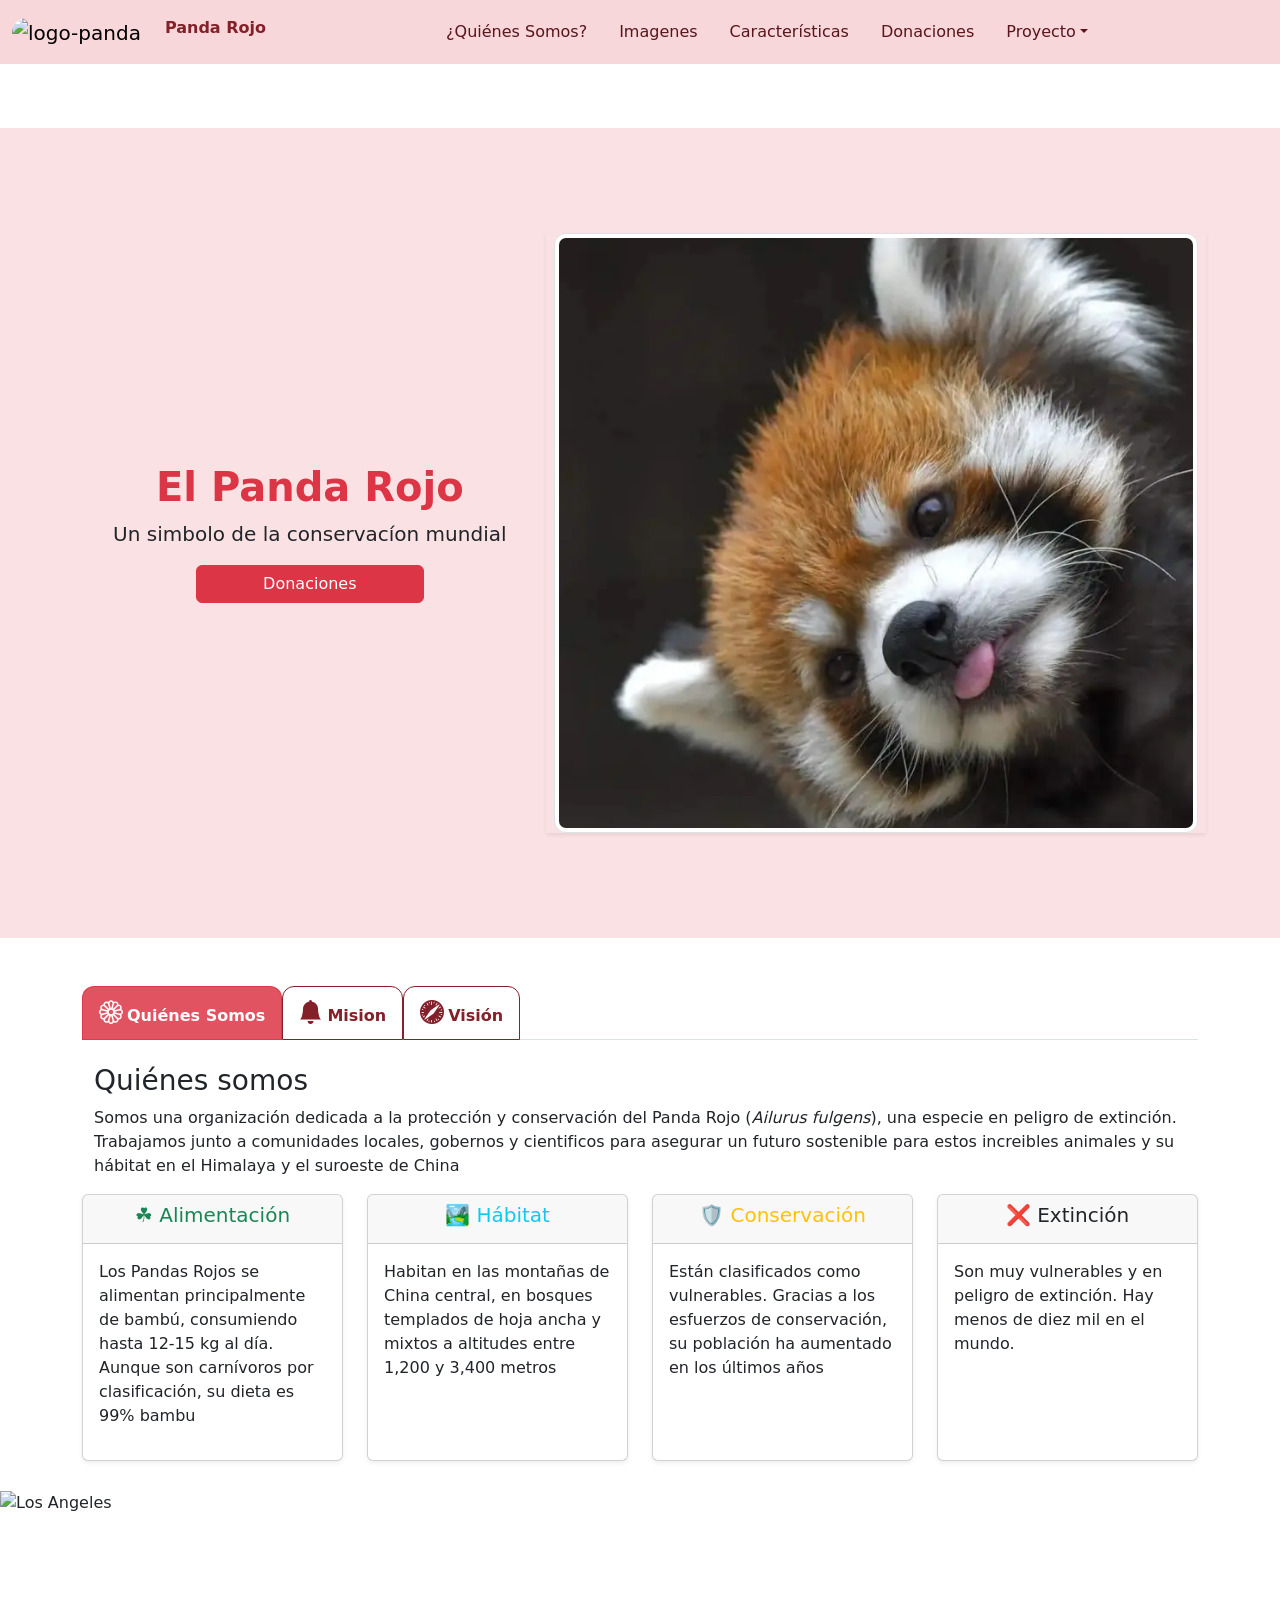
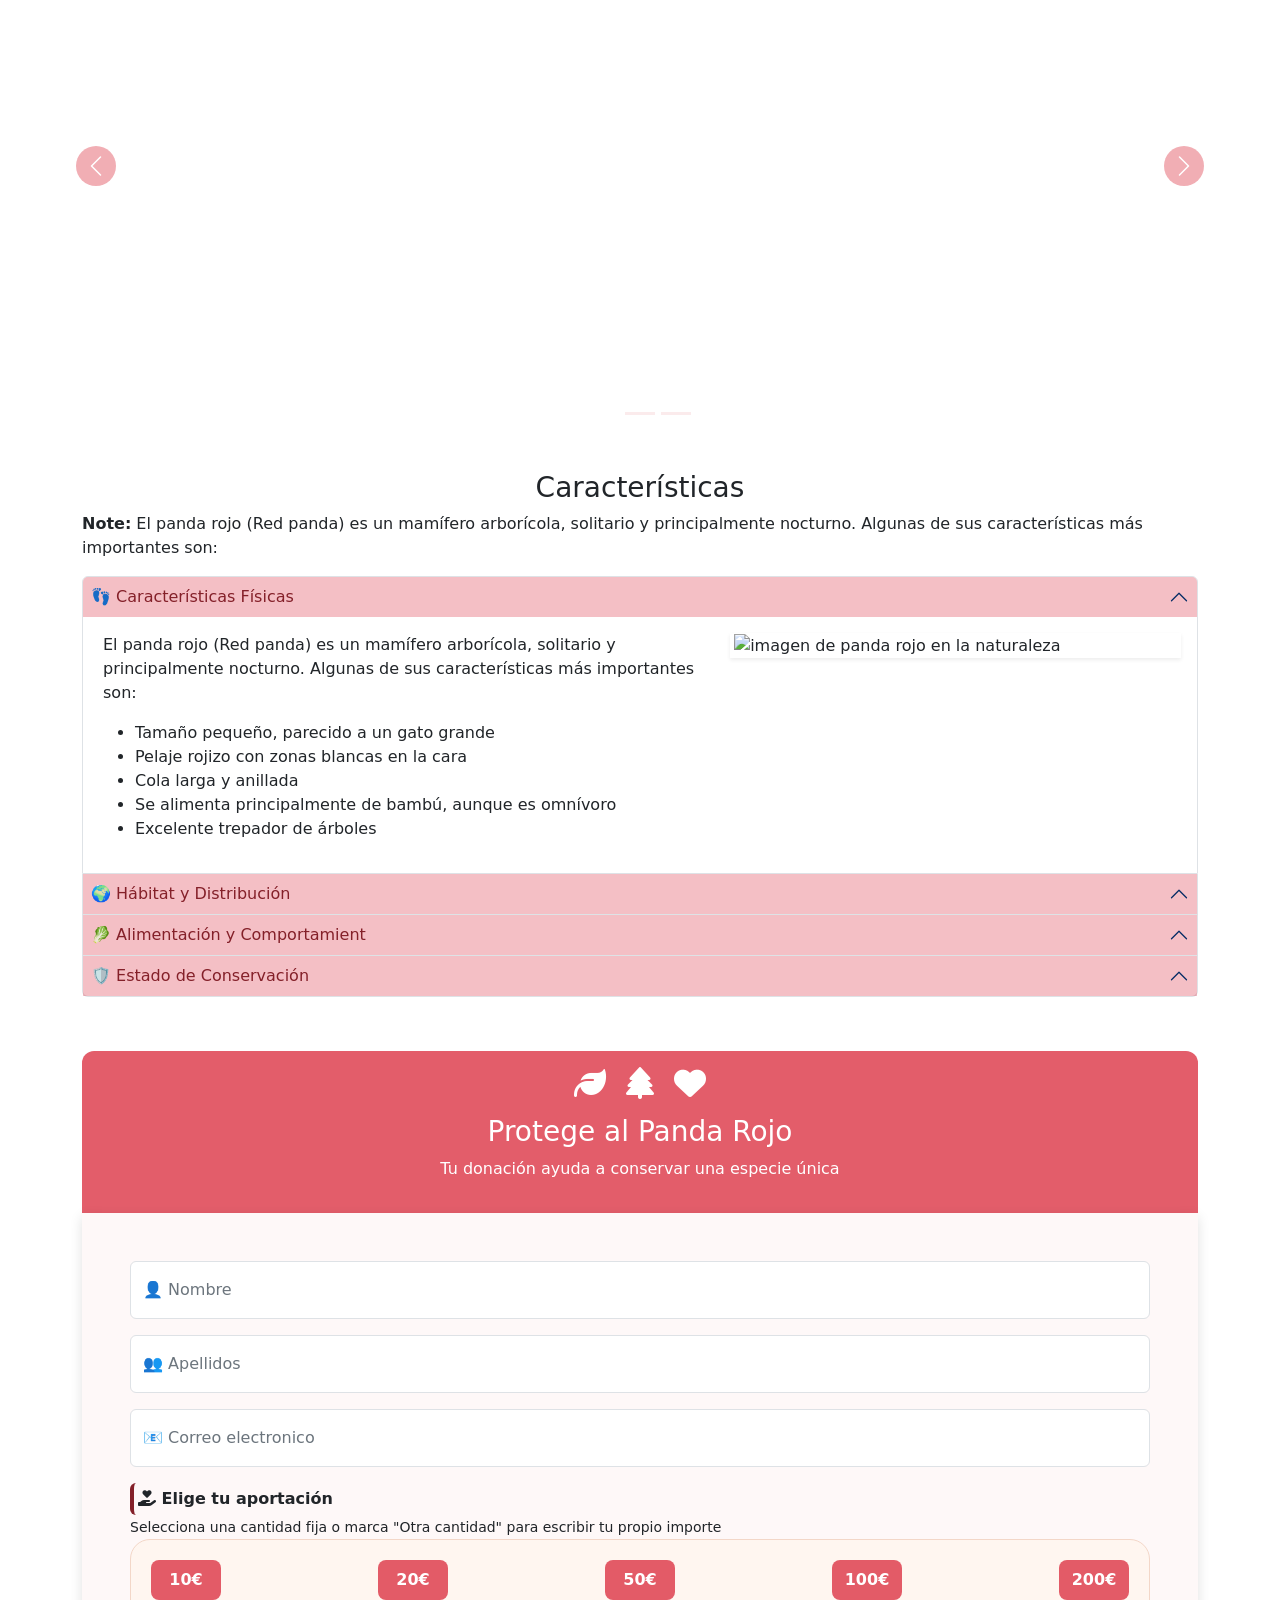
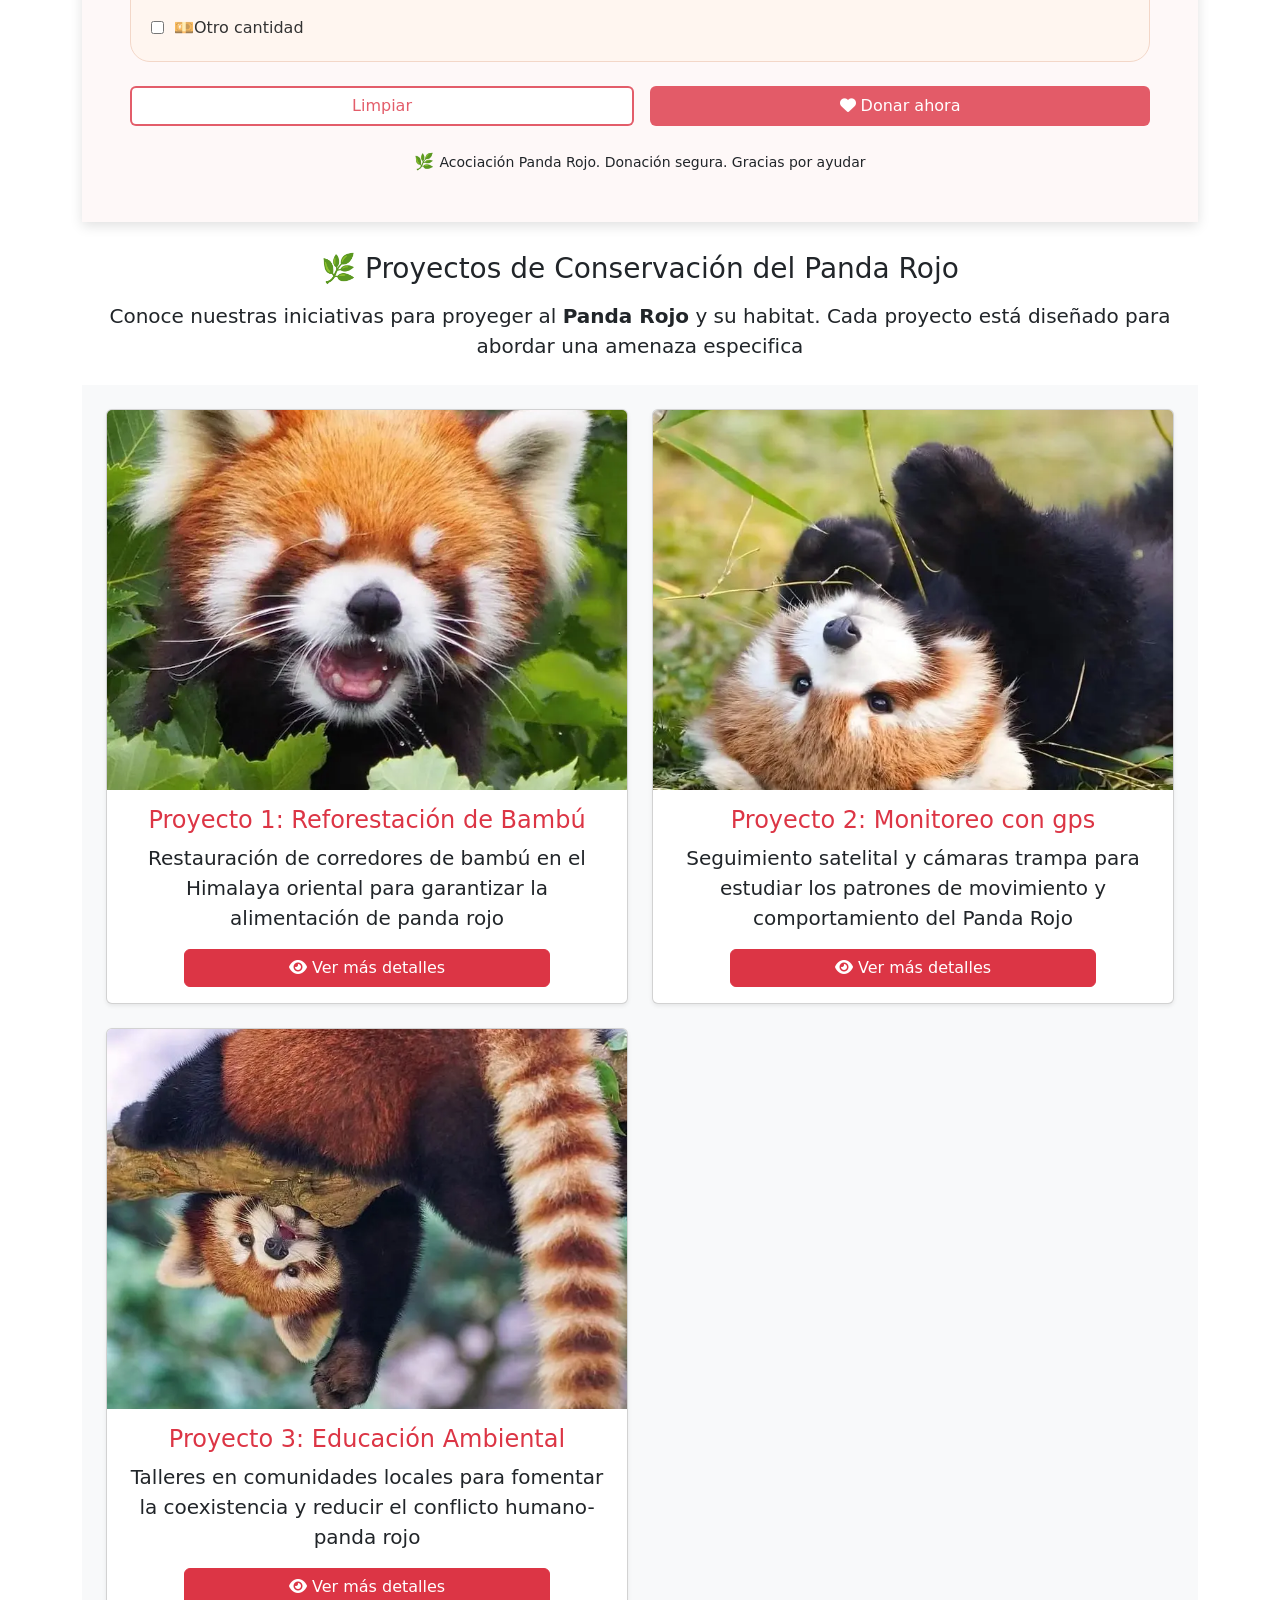
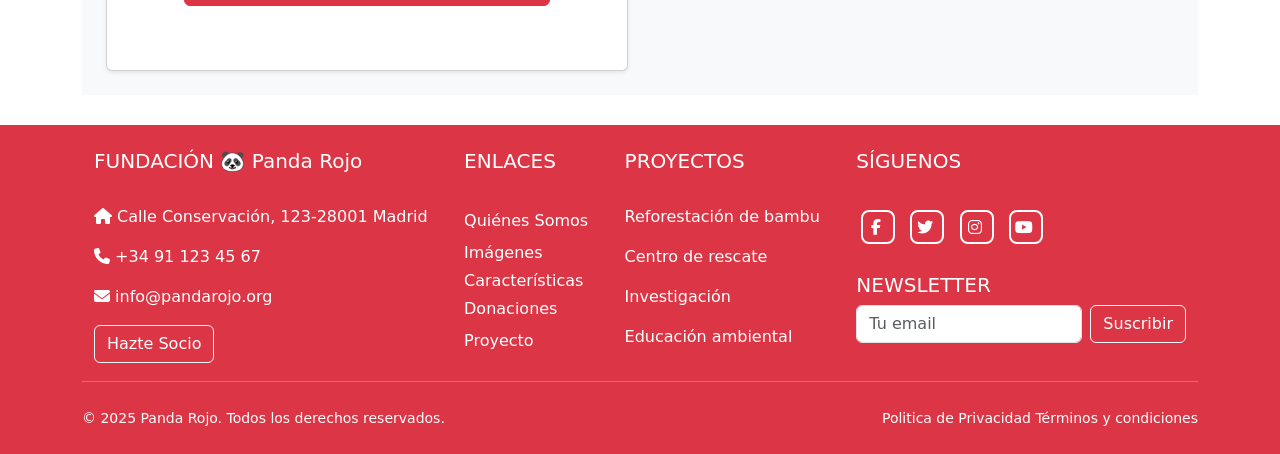
==== index.html @ e4e9346b "archivo de proeycto Panda Rojo" ====
<!DOCTYPE html>
<html lang="es">

<head>
    <meta charset="UTF-8" />
    <meta name="viewport" content="width=device-width, initial-scale=1.0" />
    <!-- SEO DESCRIPCION -->
    <meta
      name="description"
      content="El Panda Rojo es una especie en peligro de extinción. Se estima que su población en estado salvaje ha disminuido un 50% en las últimas dos décadas"
    />
    <title>El Panda Rojo en peligro de extinción</title>
    <!-- PRECONEXIONES (OPTIMIZACION) -->
    <link rel="preconnect" href="https://cdnjs.cloudflare.com" crossorigin />
    <link rel="preconnect" href="https://cdn.jsdelivr.net" crossorigin />
    <!-- CARGA RAPIDO IMAGEN DE HERO OPTIMIZACION -->
    <link rel="preload" as="image" href="./assets1/min-photo_hero.webp" fetchpriority="high">

    <!-- LIBRERIA CSS (BOOTSTRAP) -->
     <link href="https://cdn.jsdelivr.net/npm/bootstrap@5.3.8/dist/css/bootstrap.min.css" rel="stylesheet">
     <!-- LIBRERIA ICONS css BOOTSTRAP es i class bi etc -->
       <link
    rel="stylesheet"
    href="https://cdn.jsdelivr.net/npm/bootstrap-icons@1.11.3/font/bootstrap-icons.css"
  />
  <link rel="stylesheet" href="https://cdnjs.cloudflare.com/ajax/libs/font-awesome/6.7.2/css/all.min.css">

  <!-- MI ESTILO CSS PERSONAL -->
     <link rel="stylesheet" href="./css/style.css" />

     <!-- BOOTSTRAP LIBRERIA JS hay que añadir defer -->
        <script defer
      src="https://cdn.jsdelivr.net/npm/bootstrap@5.3.8/dist/js/bootstrap.bundle.min.js"
    ></script>

    <!-- MI SCRIPT.JS PERSONAL -->
     <script defer src="./java script/script.js" ></script>
  </head>
<body class="d-flex flex-column min-vh-100"> 
  <header>
     <nav class="navbar navbar-expand-md bg-danger-subtle fixed-top">
    <div class="container-fluid">
        <div class="d-flex align-items-center gap-2">
             <div>
            <a class="navbar-brand" href="#"><img class="logo-img" src="https://plus.unsplash.com/premium_photo-1722696650718-65e6a7692402?q=80&w=1071&auto=format&fit=crop&ixlib=rb-4.1.0&ixid=M3wxMjA3fDB8MHxwaG90by1wYWdlfHx8fGVufDB8fHx8fA%3D%3D" width="35px" height="35px" alt="logo-panda"></a>
        </div>
        <div>
            <p class="me-auto pt-2 fw-bold text-logo">Panda Rojo</p>
        </div>
        </div>
      <button class="navbar-toggler" type="button" data-bs-toggle="collapse" data-bs-target="#mynavbar">
        <span class="navbar-toggler-icon"></span>
      </button>
      <div class="collapse navbar-collapse justify-content-center" id="mynavbar">
        <ul class="navbar-nav mx-auto gap-3">
          <li class="nav-item">
            <a class="nav-link text-danger-emphasis" href="#about">¿Quiénes Somos?</a>
          </li>
          <li class="nav-item">
            <a class="nav-link text-danger-emphasis" href="#demo">Imagenes</a>
          </li>
          <li class="nav-item">
            <a class="nav-link text-danger-emphasis" href="#caracteristicas">Características</a>
          </li>
          <li class="nav-item">
            <a class="nav-link text-danger-emphasis" href="#donaciones">Donaciones</a>
          </li>
          <li class="nav-item dropdown">
            <a class="nav-link dropdown-toggle text-danger-emphasis" href="#"
            data-bs-toggle="dropdown"
            role="button"
            >Proyecto</a>
            <ul class="dropdown-menu me-auto">
                <li ><a class="dropdown-item" href="#proyecto">Proyecto 1</a></li>
                <li><a  class="dropdown-item" href="#proyecto">Proyecto 2</a></li>
                <li ><a class="dropdown-item" href="#proyecto">Proyecto 2</a></li>
            </ul>
          </li>
        </ul>
      </div>
    </div>
  </nav>
  </header>
  <main>
    <!-- SECTION HERO -->
   <section class="hero container-fluid my-5 py-2" id="">
    <div class="container">
      <div class="row g-3 d-flex justify-content-center text-center">
      <div class="col-md-5 order-1 order-md-0 d-flex flex-column justify-content-center align-items-center">
        <h1 class="text-danger fs-1 fw-bolder">El Panda Rojo</h1>
      <p class="lead">Un simbolo de la conservacíon mundial</p>
      <button class="btn btn-danger w-50" type="button"
      onclick="location.href='#donaciones'"
      aria-label="Si te gustaria puedes donar dinero para mantener la vida de Panda Rojo, por que desaparece de nuestra Tierra. Haz click en el botón">Donaciones</button>
      </div>
      <div class="col-7 border-0 shadow-sm">
        <img class="img-hero img-fluid img-thumbnail w-100 card-img-top" src="./assets1/min-photo_hero.webp" alt="Imagen de Panda Rojo, primero plano"  fetchpriority="high">
      </div>
    </div>
    </div>
    
   </section>
  <!-- SECTION  Quien somos-->
   <section class="container-fluid mt-3 about" id="about">
    <div class="container mt-3">
      <!-- Nav tabs -->
      <ul class="nav nav-tabs" role="tablist">
        <li class="nav-item">
          <a class="nav-link active fw-bold" data-bs-toggle="tab" href="#home"><i class="bi bi-flower1 icono me-1"  
            aria-hidden=""></i>Quiénes Somos</a>
        </li>
        <li class="nav-item">
          <a class="nav-link fw-bold" data-bs-toggle="tab" href="#menu1"><i class="bi bi-bell-fill icono me-1" style="font-size: 24px;" 
            aria-hidden=""></i>Mision</a>
        </li>
        <li class="nav-item">
          <a class="nav-link fw-bold" data-bs-toggle="tab" href="#menu2"><i class="bi bi-browser-safari icono me-1" 
            aria-hidden=""></i>Visión</a>
        </li>
      </ul>
    
      <!-- Tab panes -->
      <div class="tab-content">
        <div id="home" class="container tab-pane active"><br>
          <h3 class="text-start">Quiénes somos</h3>
          <p>Somos una organización dedicada a la protección y conservación del Panda Rojo (<em>Ailurus fulgens</em>), una especie en peligro de extinción. Trabajamos junto a comunidades locales, gobernos y cientificos para asegurar un futuro sostenible para estos increibles animales y su hábitat en el Himalaya y el suroeste de China</p>
        </div>
        <div id="menu1" class="container tab-pane fade"><br>
          <h3>Misión</h3>
          <p>Proteger al Panda Rojo y su ecosistema mediante programas de conservación, reforestacion, educación ambiental y combate al tráfico ilegal. Buscamos reducir la pérdida de hábilitat y promover la coexistencia armoniosa entre humanos y pandas rojos.</p>
        </div>
        <div id="menu2" class="container tab-pane fade"><br>
          <h3>Visión</h3>
          <p>Un mundo donde las poblaciones de Panda Rojos prosperen en estado salvaje, sus bosques protegidos y las comunidades locales sean aliadas activas en la conversación de la biodiversidad.</p>
        </div>
      </div>
    <!-- SECTION CARD HERO -->
    </div>
    <div class="container mt-3">
      <div class="row row-cols-1 row-cols-md-2 row-cols-lg-4 g-4 text-dark">
       
        <div class="col">
          <div class="card shadow-sm w-100 h-100">
            <div class="card-header">
              <h5 class="text-center text-success"><span aria-hidden="true">☘️</span> Alimentación</h5>
            </div>
            <div class="card-body">
              <p>Los Pandas Rojos se alimentan principalmente de bambú, consumiendo hasta 12-15 kg al día. Aunque son carnívoros por clasificación, su dieta es 99% bambu</p>
            </div>
          </div>
        </div>
        <div class="col">
          <div class="card shadow-sm w-100 h-100">
            <div class="card-header">
              <h5 class="text-center text-info"><span aria-hidden="true">🏞️</span>  Hábitat</h5>
            </div>
            <div class="card-body">
              <p>Habitan en las montañas de China central, en bosques templados de hoja ancha y mixtos a altitudes entre 1,200 y 3,400 metros</p>
            </div>
          </div>
        </div>
        <div class="col">
          <div class="card shadow-sm w-100 h-100">
            <div class="card-header">
              <h5 class="text-center text-warning"><span aria-hidden="true">🛡️</span> Conservación</h5>
            </div>
            <div class="card-body">
              <p>Están clasificados como vulnerables. Gracias a los esfuerzos de conservación, su población ha aumentado en los últimos años</p>
            </div>
          </div>
        </div>
        <div class="col">
          <div class="card shadow-sm w-100 h-100">
            <div class="card-header">
              <h5 class="text-center"><span aria-hidden="true">❌</span> Extinción</h5>
            </div>
            <div class="card-body">
              <p>Son muy vulnerables y en peligro de extinción. Hay menos de diez mil en el mundo.</p>
            </div>
          </div>
        </div>
      </div>

      
    </div>
   </section>

   <!-- Carousel -->
    <section id="imagenes">
      <div id="demo" class="carousel slide" data-bs-ride="carousel">

    <!-- Indicators/dots -->
    <div class="carousel-indicators">
      <button type="button" data-bs-target="#demo" data-bs-slide-to="0"  class="active"></button>
      <button type="button" data-bs-target="#demo" data-bs-slide-to="1" class="bg-danger-subtle"></button>
      <button type="button" data-bs-target="#demo" data-bs-slide-to="2" class="bg-danger-subtle"></button>
    </div>
    
    <!-- The slideshow/carousel -->
    <div class="carousel-inner">
      <div class="carousel-item active">
        <img src="https://images.pexels.com/photos/37665131/pexels-photo-37665131.jpeg" alt="Los Angeles" class="d-block" loading="lazy">
        <div class="carousel-caption">
          <h3>Panda</h3>
          <p>El mejor!</p>
        </div>
      </div>
      <div class="carousel-item">
        <img src="https://images.pexels.com/photos/37665146/pexels-photo-37665146.jpeg" alt="Chicago" class="d-block" loading="lazy">
        <div class="carousel-caption">
          <h3>Pandita </h3>
          <p>¡Muy atenta!</p>
        </div> 
      </div>
      <div class="carousel-item">
        <img src="https://images.pexels.com/photos/9547059/pexels-photo-9547059.jpeg" alt="New York" class="d-block" loading="lazy">
        <div class="carousel-caption">
          <h3>Pandita Rojo</h3>
          <p>¡El mejor en su especie!</p>
        </div>  
      </div>
    </div>
    
    <!-- Left and right controls/icons -->
    <button class="carousel-control-prev" type="button" data-bs-target="#demo" data-bs-slide="prev">
      <span  class="carousel-control-prev-icon"></span>
    </button>
    <button class="carousel-control-next" type="button" data-bs-target="#demo" data-bs-slide="next">
      <span  class="carousel-control-next-icon"></span>
    </button>
  </div>
    </section>

<!-- SECTION CARACTERISTICAS -->
  <section class="container-fluid mt-3" id="caracteristicas">

<!-- ACORDEON -->
<div class="container mt-3">
    <h3 class="text-center">Características</h3>
    <p><strong>Note:</strong> El panda rojo (Red panda) es un mamífero arborícola, solitario y principalmente nocturno. Algunas de sus características más importantes son:</p>
   
    <div class="accordion" id="accordion">
      <div class="accordion-item">
        <div class="accordion-header">
          <a class="accordion-button text-decoration-none p-2" data-bs-toggle="collapse" href="#collapseOne">
            👣  Características Físicas
          </a>
        </div>
        <div id="collapseOne" class="collapse show" data-bs-parent="#accordion">
          <div class="accordion-body row g-2">
            <div class="col-7">
                 <p>El panda rojo (Red panda) es un mamífero arborícola, solitario y principalmente nocturno. Algunas de sus características más importantes son:</p>
            <ul>
                <li>Tamaño pequeño, parecido a un gato grande</li>
                <li>Pelaje rojizo con zonas blancas en la cara</li>
                <li>Cola larga y anillada</li>
                <li>Se alimenta principalmente de bambú, aunque es omnívoro</li>
                <li>Excelente trepador de árboles</li>
            </ul>
            </div>
            <div class="col-5 border-0 shadow-sm h-100">
                <img src="https://images.openai.com/static-rsc-4/mtCIJvcgPmK2GlKZK79skf7RNYr8XptU6_F0ojL4N2ZRm_uAJrPQIP5dV6OwMXK8FbUtgxIeU614_fKIOmBM6UOgs_jwmCSKY8Hzu-_VF252P2keeGMYtZczeQ4hyWedTonTHW3xEBo53pMOyZ-8dv0JZC1gBfqmPPQkqZwAnZ_hKvI1oPZKAg4fuUqLlmZn?purpose=inline" class="card-img-top img-fluid gallery-img" alt="imagen de panda rojo en la naturaleza" loading="lazy">
                
            </div>
          </div>
        </div>
      </div>
      <div class="accordion-item">
        <div class="accordion-header">
          <a class="accordion-button text-decoration-none p-2" data-bs-toggle="collapse" href="#collapseTwo">
            🌍  Hábitat y Distribución
          </a>
        </div>
        <div id="collapseTwo" class="collapse" data-bs-parent="#accordion">
          <div class="accordion-body row g-2">
            <div class="col-5 border-0 shadow-sm h-100">
              <img src="https://images.openai.com/static-rsc-4/SrDU2ofCy50EfNgbAlBOojnCjr74mwbfTMAJ96kmQjitMR-dPmWZG0wqlQs8pdtSG31t3y3MhvJVfGAOJupuz2l5XwneBqQXa_0gEag-vwYVxENmtddFJfogdyT07HC-qZAbnA1GlndqSj6EKbKaAMETwgJ8iXC4DPkdM9Gok-vDp1dWcnbVzQCVUqe_LEBp?purpose=fullsize" class="accordion-img-top img-fluid gallery-img" alt="panda rojo un animal gracioso" loading="lazy">
            </div>
            <div class="col-7">
                <p>El panda habita en regiones montañosas espicificas de Asia:</p>
                <ul>
                  <li><span style="font-weight: 500;">Distribución: </span>Se encuentra en el Himalaya oriental y el suroeste de China</li>
                  <li><span style="font-weight: 500;">Paises: </span>Nepal, India, Bútan, Myanmar y China</li>
                  <li><span style="font-weight: 500;">Altitud: </span>Vive entre 2,200-4,800 metros sobre nivel del mar</li>
                  <li><span style="font-weight: 500;">Ecosistema: </span>Bosques templados de coniferos con bambú denso</li>
                  <li><span style="font-weight: 500;">Clama: </span>Prefiere temperaturas entre 10-25ºC con alta humedad</li>
                </ul>
                <p>Su hábilitat está amenazado por la deforestación y la expansión humana.</p>
            </div>
            
          </div>
        </div>
      </div>
      <div class="accordion-item">
        <div class="accordion-header">
          <a class="accordion-button text-decoration-none p-2" data-bs-toggle="collapse" href="#collapseThree">
          🥬  Alimentación y Comportamient
        </a>
        </div>
        <div id="collapseThree" class="collapse" data-bs-parent="#accordion">
          <div class="accordion-body row g-2">
            <div class="col-7">
              <p>Aunque clasificado como carnívoro, el panda rojo tiene una dieta principalmente vegetariana:</p>
         <ul>
          <li><span style="font-weight: 500;">Dieta principal: </span>hojas de bambú(construyen el 85-95% de su dieta)</li>
          <li><span style="font-weight: 500;">Alimentos completarios: </span>Bayas, frutas, hongos, raíces y ocasionalmente huevos</li>
          <li><span style="font-weight: 500;">Metabolismo: </span>Son crepusculares(nás activos al amanecer y atardecer)</li>
          <li><span style="font-weight: 500;">Comportamiento: </span>Son principalmente arbóreos y solitarios</li>
         </ul>
         <br>
         <p>Pasan hasta 13 horas al día alimentándose debido al bajo valor nutricional del bambú</p>
         </div>
         <div class="col-5 border-0 shadow-sm h-100">
             <img src="https://images.openai.com/static-rsc-4/CXbFe71CMNGHpM8ZjLOSV-kN5FiRusZZSt5t_aMhZL24_fVXu29-W9h_4drjraFnbS7aC9MRCcfco04vNabYOV9x9F80Vci1wHyAJVg6y0xyXLFVmIQr7czLayivjeQUrs7lNJf0aASct0ncNQ6IxPEVIALQsVAN5_PGHx_wIhvOhiZbSmBph0XNDX8NNZwm?purpose=inline" class="accordion-img-top img-fluid gallery-img" alt="panda rojo comiendo" loading="lazy">
             
         </div>
          </div>
        </div>
      </div>
      <div class="accordion-item">
        <div class="accordion-header">
          <a class="accordion-button text-decoration-none p-2" data-bs-toggle="collapse" href="#collapseFour">
           🛡️ Estado de Conservación
          </a>
        </div>
        <div id="collapseFour" class="collapse" data-bs-parent="#accordion">
          <div class="accordion-body row g-2">
            <div class="col-5 border-0 shadow-sm h-100">
              <img src="./katy_heejin-ai-generated-7822241_1920.jpg" class="accordion-img-top img-fluid gallery-img" alt="panda rojo cuidado" loading="lazy">
            </div>
            <div class="col-7">
                <p>El panda rojo enfrenta serias amenazas para supervivencia:</p>
                <ul>
                  <li><span style="font-weight: 500;">Estado UICN: </span>En peligro de extención</li>
                  <li><span style="font-weight: 500;">Población estimada: </span>Menos de 10,000 individuos maduros en estado silvestre</li>
                  <li><span style="font-weight: 500;">Principales amenazas:</span>
                  <ul>
                    <li>Pérdida y fragmentación de hábilitat</li>
                    <li>Caza furtiva por su piel</li>
                    <li>Captura para el comercio de mascotas</li>
                    <li>Depredación por perros domésticos</li>
                  </ul>
                  </li>
                  <li><span style="font-weight: 500;">Esfuerzo de conversación: </span>Programmas de cría en cautiverio y protección de hábitats</li>
                </ul>
                <p>Organizaciones como el Red Panda Network trabajan activamente en su conservación.</p>
            </div>
          </div>
        </div>
      </div>
    </div>
  </div>
    <br>
  </section>
  <!-- SECTION DONACIONES -->
   <section class="donaciones mt-3" id="donaciones">
  <div class="container">
    <div class="header-form text-center text-white custom-box py-3">
      <div class="emogi mb-3">
        <i class="fa fa-leaf"></i> 
      </i><i class="fa fa-tree"></i> 
      <i class="fa fa-heart"></i>
    </div>
      <h3 class="text-cemter">Protege al Panda Rojo</h3>
      <p class="text-center">Tu donación ayuda a conservar una especie única</p>
    </div>
    <div class="my-form p-5">
 <form action="/action_page.php">
    <div class="form-floating mb-3 mt3">
      <input type="text" class="form-control" id="name" placeholder="Nombre" pattern="^[A-Za-zñÑáéíóúÁÉÍÓÚüÜ]+(\s+[A-Za-zñÑáéíóúÁÉÍÓÚüÜ]+)*$"  required name="name">
      <label for="name">👤 Nombre</label>
    </div>
    <div class="form-floating mb-3 mt3">
      <input type="text" class="form-control" id="apellidos" placeholder="Apellidos" name="apellidos" pattern="^[A-Za-zñÑáéíóúÁÉÍÓÚüÜ]+(\s+[A-Za-zñÑáéíóúÁÉÍÓÚüÜ]+)*$" required>
      <label for="apellidos">👥 Apellidos</label>
    </div>

    <div class="form-floating mb-3 mt-3">
      <input type="email" class="form-control" id="email" placeholder="Enter email" name="email" pattern="^[^@\s]+@[^@\s]+\.[^@\s]{2,}$" required>
      <label for="email">📧 Correo electronico</label>
    </div>
    <!--==================================  -->
    <div class="form-group mb-3 mt-3">

      <label class="form-group-title text-dark fw-bold py-1" for=""><i class="fa-solid fa-hand-holding-heart"> </i> Elige tu aportación</label>
      <div>
        <small>Selecciona una cantidad fija o marca "Otra cantidad" para escribir tu propio importe</small>
      </div>
        <div class="donation-box">
          <div class="rating-container d-flex justify-content-between">
          <div class="rating-option text-center">
              <input type="radio" id="rating-10" name="satifaccion" value="10" required>
              <label for="rating-10" class="text-white"> 10€ </label>
          </div>
          <div class="rating-option text-center">
              <input type="radio" id="rating-20" name="satifaccion" value="20" required>
              <label for="rating-20" class="text-white"> 20€ </label>
          </div>
          <div class="rating-option text-center">
              <input type="radio" id="rating-50" name="satifaccion" value="50" required>
              <label for="rating-50" class="text-white"> 50€ </label>
          </div>
          <div class="rating-option">
              <input type="radio" id="rating-100" name="satifaccion" value="100" required>
              <label for="rating-100" class="text-white"> 100€ </label>
          </div>
          <div class="rating-option text-center">
              <input type="radio" id="rating-200" name="satifaccion" value="200" required>
              <label for="rating-200" class="text-white"> 200€ </label>
          </div>
      </div>
      <div class="checkbox-importe">
           <input type="checkbox" name="importe" value="importe" id="importe" >
      <label for="importe"><span>💴</span>Otro cantidad</label>
      <!-- <small class="text-danger">Selecciona una cantidad fija o marca "Otra cantidad"</small> -->
      <input type="number" name="number-importe"  id="number-importe"  min="0" max="200" step="0.1" value="0">
      <label for="number-importe"></label>
      </div>
        </div>  
  </div>
    <!-- ================================== -->
    <div class="butons d-flex gap-3 mt-4">
       <button type="reset" class="btn btn-outline btn-form-reset">Limpiar</button>
    <button type="submit" class="btn text-white btn-form"><i class="fa fa-heart"></i> Donar ahora</button>
    </div>
    <div class="text-center pt-4 form-footer text-dark">🌿 <small>Acociación Panda Rojo. Donación segura. Gracias por ayudar</small></div>
  </form>
    </div>
  </div>
   </section>
   <!-- SECTION PROYECTO DE EXAMEN -->
    <section class="my-proyecto container mt-3" id="proyecto">
      <h3 class="text-center">🌿 Proyectos de Conservación del Panda Rojo</h3>
      <p class="text-center p-2 fs-5">Conoce nuestras iniciativas para proyeger al <strong>Panda Rojo</strong> y su habitat. Cada proyecto está diseñado para abordar una amenaza especifica</p>

       <div class="container-fluid bg-light p-4 mb-4">
        <div class="row align-items-stretch g-4">
            <div class="col-md-6 col-xxl-4">
                <div class="card mb-6 xxl-4 h-100 shadow-sm">
                    <img class="proyecto-img card-img-top view-details" data-product="detalle1" src="./assets1/minphoto_carousel1jpg.webp" alt="panda rojo juguetona" loading="lazy">
                    <div class="card-body text-center">
                      <h4 class="text-danger text-center">Proyecto 1: Reforestación de Bambú</h4>
                        <p class="card-text fs-5">Restauración de corredores de bambú en el Himalaya oriental para garantizar la alimentación de panda rojo</p>
                        <button class="btn btn-danger w-75 view-details" data-product="detalle1"type="button"
      aria-label="Si te gustaria puedes ver más detalles. Haz click en el botón"><i class="fa-solid fa-eye" style="color: white;"></i> Ver más detalles</button>
      </div>
                    </div>
                </div>
            
            <div class="col-md-6 col-xxl-4">
                <div class="card mb-6 xxl-4 h-100 shadow-sm">
                    <img class="proyecto-img card-img-top view-details" data-product="detalle2" src="./assets1/minphoto_carousel2.webp" alt="panda rojo tumbado" loading="lazy">
                    <div class="card-body text-center">
                        <h4 class="text-danger text-center">Proyecto 2: Monitoreo con gps</h4>
                        <p class="card-text fs-5">Seguimiento satelital y cámaras trampa para estudiar los patrones de movimiento y comportamiento del Panda Rojo</p>
                       <button class="btn btn-danger w-75 view-details" data-product="detalle2"type="button"
      aria-label="Si te gustaria puedes ver más detalles. Haz click en el botón"><i class="fa-solid fa-eye" style="color: white;"></i> Ver más detalles</button>
                    </div>
                </div>
            </div>
            <div class="col-md-6 col-xxl-4">
                <div class="card mb-6 xxl-4 pb-5 h-100 shadow-sm">
                    <img class="proyecto-img card-img-top view-details" data-product="detalle3" src="./assets1/minphoto_carousel4.webp" alt="Panda Rojo en el arbol" loading="lazy">
                    <div class="card-body text-center">
                        <h4 class="text-danger text-center">Proyecto 3: Educación Ambiental</h4>
                        <p class="card-text fs-5">Talleres en comunidades locales para fomentar la coexistencia y reducir el conflicto humano-panda rojo</p>
                       <button class="btn btn-danger w-75 view-details" data-product="detalle3"type="button"
      aria-label="Si te gustaria puedes ver más detalles. Haz click en el botón"><i class="fa-solid fa-eye" style="color: white;"></i> Ver más detalles</button>
                    </div>
                </div>
            </div>
            </div>
        </div>
        <!-- MODAL de BOOTSTRAP 5  -->
         <div class="modal fade" id="descriptionModal" tabindex="-1">
            <div class="modal-dialog modal-dialog-centered">
                <div class="modal-content">
                    <div class="modal-header bg-danger text-white">
                        <h5 class="modal-title" id="modalProductLabel">Descripción del Producto</h5>
                        <button type="button" class="btn-close btn-close-white"
                        onclick="modal.hide()"></button>
                    </div>
                    <div class="modal-body">
                        <div id="descriptionProduct" class="modal-description">
                              <!-- AQUÍ SE CARGARÁ LA DESCRIPTIÓN DINÁMICAMENTE -->

                        </div>
                    </div>
                    <div class="modal-footer">
                        <button type="button" class="btn btn-outline-danger" 
                        onclick="modal.hide()"
                        >Cerrar</button>
                        <button type="button" class="btn text-white btn-danger" onclick="modal.hide()"><a class="text-white" style="text-decoration: none;" href="#donaciones">
                        <i class="fa fa-heart"></i> Apoyar este proyecto
                        </a></button>
                    </div>
                </div>
            </div>
         </div>
    </section>

   

<!-- SECTION Proyecto -->
 <!-- <section class="container mt-3" id="proyecto">
    <h3 class="text-center">Proyecto</h3>
    <p>Nuestro proyecto busca proteger al panda rojo mediante:</p>
    <ul>
        <li>Educación ambiental en escuelas</li>
        <li>Difusión en redes sociales</li>
        <li>Apoyo a organizaciones de conservación</li>
        <li>Promoción de la protección de bosques donde vive</li>
    </ul>
    <div class="container my-4">
        <div class="row g-3">
      
          <div class="col-12 col-md-4">
            <div class="accordion border-0 shadow-sm h-100">
              <img src="https://images.openai.com/static-rsc-4/mtCIJvcgPmK2GlKZK79skf7RNYr8XptU6_F0ojL4N2ZRm_uAJrPQIP5dV6OwMXK8FbUtgxIeU614_fKIOmBM6UOgs_jwmCSKY8Hzu-_VF252P2keeGMYtZczeQ4hyWedTonTHW3xEBo53pMOyZ-8dv0JZC1gBfqmPPQkqZwAnZ_hKvI1oPZKAg4fuUqLlmZn?purpose=inline" class="accordion-img-top img-fluid gallery-img" alt=""loading="lazy">
            </div>
          </div>
      
          <div class="col-12 col-md-4">
            <div class="accordion border-0 shadow-sm h-100">
              <img src="https://images.openai.com/static-rsc-4/SrDU2ofCy50EfNgbAlBOojnCjr74mwbfTMAJ96kmQjitMR-dPmWZG0wqlQs8pdtSG31t3y3MhvJVfGAOJupuz2l5XwneBqQXa_0gEag-vwYVxENmtddFJfogdyT07HC-qZAbnA1GlndqSj6EKbKaAMETwgJ8iXC4DPkdM9Gok-vDp1dWcnbVzQCVUqe_LEBp?purpose=fullsize" class="accordion-img-top img-fluid gallery-img" alt=""loading="lazy">
            </div>
          </div>
      
          <div class="col-12 col-md-4">
            <div class="accordion border-0 shadow-sm h-100">
              <img src="https://images.openai.com/static-rsc-4/CXbFe71CMNGHpM8ZjLOSV-kN5FiRusZZSt5t_aMhZL24_fVXu29-W9h_4drjraFnbS7aC9MRCcfco04vNabYOV9x9F80Vci1wHyAJVg6y0xyXLFVmIQr7czLayivjeQUrs7lNJf0aASct0ncNQ6IxPEVIALQsVAN5_PGHx_wIhvOhiZbSmBph0XNDX8NNZwm?purpose=inline" class="accordion-img-top img-fluid gallery-img" alt=""loading="lazy">
            </div>
          </div>
        </div>
      </div>
 </section> -->
  </main>
  <!-- SECTION FOOTER -->
  <footer class="bg-danger py-4 mt-auto">
    <div class="container">
      <div class="container-fluid d-flex justify-content-between gap-3">
        <div class="footer-data">
         <h5 class="text-white">FUNDACIÓN 🐼 Panda Rojo</h5>
         <br>
         <p class="footer-text text-white"> <i class="fas fa-home" style="color: white;"></i> Calle Conservación, 123-28001 Madrid</p>
         <p  class="footer-text text-white"> <i class="fas fa-phone" style="color: white;"></i> +34 91 123 45 67</p>
         <p class="footer-text text-white"> <i class="fas fa-envelope" style="color: white;"></i> info@pandarojo.org</p>
         <button class="btn btn-outline-light text-white hazte-socio">Hazte Socio</button>
        </div>
        <div class="footer-enlaces d-flex flex-column">
           <h5 class="text-white">ENLACES</h5>
           <br>
           <a href="#about" class="text-decoration-none text-white py-1">Quiénes Somos</a>
           <a href="#demo" class="text-decoration-none text-white py-1">Imágenes</a>
            <a href="#caracteristicas" class="text-decoration-none text-white">Características</a>
            <a href="#donaciones" class="text-decoration-none text-white py-1">Donaciones</a>
            <a href="#proyecto" class="text-decoration-none text-white py-1">Proyecto</a>

        </div>
        <div class="footer-proectos d-flex flex-column">
          <h5 class="text-white">PROYECTOS</h5>
          <br>
          <p class="footer-text text-white">Reforestación de bambu</p>
          <p class="footer-text text-white">Centro de rescate</p>
          <p class="footer-text text-white">Investigación</p>
          <p class="footer-text text-white">Educación ambiental</p>
        </div>
        <div class="footer-redes d-flex flex-column">
          <h5 class="text-white">SÍGUENOS</h5>
          <br>
          <div class="footer-social-icon"> 
          <a href="#"><i class="fab fa-facebook-f social-icon pe-1"></i></a>
          <a href="#"><i class="fab fa-twitter social-icon pe-1"></i></a>
          <a href="#"><i class="fab fa-instagram social-icon pe-1"></i></a>
          <a href="#"><i class="fab fa-youtube social-icon pe-1"></i></a>
          </div>
          <br>
          <h5 class="text-white">NEWSLETTER</h5>

          <form action="" method="post" class="d-flex gap-2">
            <div>
              <input class="form-control" type="email" placeholder="Tu email" pattern="^[^@\s]+@[^@\s]+\.[^@\s]{2,}$">
        <!-- <label for="email"></label> -->
            </div>
            <div>
              <button class="btn btn-outline-light text-white suscribir" type="submit">Suscribir</button>
            </div>
        </form>
        </div>

      </div>
      <hr class="text-white p-1">
        <div class="d-flex justify-content-between">
          <div>
             <small class="text-white">&copy; 2025 Panda Rojo. Todos los derechos reservados.</small>
          </div>
          <div>
             <small class="text-white">Politica de Privacidad   Términos y condiciones</small>
          </div>

        </div>

       
    </div>
</footer>
<a href="#" class="scroll-to-top" id="scrollTopBtn">
        <i class="fas fa-arrow-up"></i>
    </a>
</body>
</html>
---- css/style.css ----
* {box-sizing: border-box;
}

body {
margin-top: 80px;
}

.logo-img {
    object-fit: cover;
    border-radius: 45px;
}

.text-logo {
    color: #842029;
}

 nav .nav-link {
    transition: color 0.3s ease;
}

nav .nav-item {
    transition: transform 0.3s ease;
}

nav .nav-item:hover {
    transform: translateY(-2px);
}

nav .nav-link:hover {
    font-weight: 500;
    color: #842029 !important; /* rojo más oscuro */
}

.dropdown-item:hover {
    background-color: #84202880 !important;
}
section {
    scroll-margin-top: 80px;
    scroll-behavior: smooth;
    margin-bottom: 0;
}

.about .nav-link {
    color: #842029 !important;
    border: 1px solid #842029;
    border-radius: 12px 12px 0 0;
    background: transparent;
    transition: 0.3s ease;
}

.about .nav-link i {
    color: #842029;
    font-size: 24px;
    transition: 0.3s ease;
}

.about .nav-link:hover {
    background-color: rgba(235, 129, 140, 0.514);
    color: white;
}

.about .nav-item.active {
    background-color: rgba(220, 53, 69, 0.8);
    color: white !important;
    border: 1px solid  rgba(220, 53, 69, 0.8);
}

.about .nav-link.active {
    background-color: rgba(220, 53, 69, 0.85);
    color: white !important;
    border: 1px solid rgba(220, 53, 69, 0.85);
}

.about .nav-link.active i {
    color: white !important;
}

.hero {
    background-color: rgba(235, 129, 140, 0.24);
    min-height: 70vh;
    display: flex;
    align-items: center;
}

.img-hero {
   object-fit: cover;
    width: 180px;
    height: 600px;
    border-radius: 12px;
}

.carousel-control-prev-icon,
.carousel-control-next-icon {
    background-color: rgba(220, 53, 69, 0.8); /* rojo Bootstrap */
    border-radius: 50%;
    padding: 20px;
    background-size: 60% 60%;
}


.d-block {
    object-fit: cover;
    width: 100%;
    height: 550px;
}

.accordion {
    height: 100%;
}

/* COLOR CUANDO el acordeon está CERRADO */
.accordion-button.collapsed {
    background-color: white;
    color: black;
}
/* 2. COLOR CUANDO AL ACCORDEÓN ESTA ABIERTO */
.accordion-button:not(.collapsed) {
    background-color: rgba(220, 53, 70, 0.315);
    color:  #842029;
    box-shadow: none;
}

.accordion-button:focus{
    box-shadow: none;
}

/* .gallery-img {
    height: 250px;
    width: 100%;
    object-fit: cover;
} */

.donaciones .header-form {
    background-color:  rgba(220, 53, 69, 0.8);
}
.my-form {
    background-color: rgba(220, 53, 70, 0.034);
    box-shadow: 0 4px 12px rgba(0,0,0,.12);
}
.form-group-title {
    border-left: 4px   solid #842029;
    border-radius: 6px;
}

.form-group-title i {
    padding-left: 4px;
}
/* .form-group label {
    display: block;
    margin-bottom: 8px;
    color: white;
} */

.form-floating label {
    color: #6c757d;
}

.header-form {
    border-radius: 12px 12px 0 0;
}

.emogi {
    font-size: 2rem;
    display: flex;
    justify-content: center;
    gap: 20px;
}

.donation-box {
    background-color: #fff6f0;
    border: 1px solid #f3d7c8;
    border-radius: 20px;
    padding: 20px;
}


.rating-option {
    text-align: center;
    cursor: pointer;
}

.rating-option input {
    display: none;
}

.rating-option input:checked + label {
    background-color: #842029;
    color: white;
    transform: scale(1.05);
}

.form-group .rating-option label {
    display: flex;
    align-items: center;
    justify-content: center;
    width: 70px;
    height: 40px;
     border-radius: 8px;
    background-color:  rgba(220, 53, 69, 0.8);
    font-size: 16px;
    font-weight: bold;
    cursor: pointer;
    transition: all 0.3s;
}

.form-control:focus {
    border-color: #842029;
    box-shadow: 0 0 0 0.25rem rgba(132, 32,41,0.15);
}

.rating-option:hover label {
    background-color:  #842029;
}
.rating-labels {
    display: flex;
    justify-content: space-between;
    margin-top: 5px;
    font-size: 12px;
}

.checkbox-group {
    margin: 15px 0;
}

.checkbox-group input {
    margin-right: 10px;
}

.checkbox-importe {
    display: flex;
    align-items: center;
    gap: 10px;
    margin-top: 15px;
}
.checkbox-importe label {
    color: #333;
    margin: 0;
}

#number-importe {
    opacity: 0;
}

#importe:checked ~ #number-importe {
    opacity: 1;
}

input[type="number"] {
    width: 120px;
    background-color: rgba(219, 217, 219, 0.705);
    border: 1px solid rgb(126, 124, 126);
    border-radius: 8px;
    padding: 0 12px ;
}


.btn-form-reset {
   border: 2px solid  rgba(220, 53, 69, 0.8); 
   /* width: 45%; */
   color:  rgba(220, 53, 69, 0.8);
   background-color: white;
   flex: 1;
}

.btn-form-reset:hover {
    background-color:  #842029;
    color: white;
    border: none;
}
.btn-form {
    flex: 1;
    background-color:  rgba(220, 53, 69, 0.8);
    color: white;
    border: none;
}

.btn-form:hover {
    background-color: #842029;
    color: white;
}

input:focus {
    border: 2px solid #842029; 
    outline: none;
}

input:user-valid {
    border-color: rgb(49, 49, 49);
}

input:user-invalid {
    border-color: #842029 ;
}

/* Style Section Proyect */

.my-proecto .card {
    cursor: pointer;
}

.my-proyecto .card:hover {
transform: scaleY(1.03);
transition: all ease-in-out 0.3s;
}

.proyecto-img {
    object-fit: cover;
    max-width: 580px;
    height: 380px;
}

 footer .footer-enlaces {
    transition: color 0.3s ease;
}

.footer-enlaces a {
    transition: transform 0.3s ease;
}

.footer-enlaces a:hover {
    transform: translateY(-2px);
}

.footer-enlaces a:hover {
    font-weight: 500;
    color: #ffffff !important;
}
.hazte-socio:hover, .suscribir:hover {
    color:  #842029 !important;
    border:2px solid #842029;
}

.social-icon {
    display: inline-flex;
    justify-content: center;
    align-items: center;
    width: 34px;
    height: 34px;
    color: white;
    border: 2px solid white;
    border-radius: 8px;
    text-decoration: none;
    font-size: 16px;
    margin: 5px;
}

.social-icon:hover {
     color:  #842029 !important;
    border:2px solid #842029;
    background-color: white;
    border: 2px solid #842029;
}

.footer-social-icon  a, .fab:hover {
transform: translateY(-2px);
}

 /* ESTILOS DEL BOTÓN FLECHA SUBIR (SCROLL TOP) */

        .scroll-to-top {
            position: fixed;
            bottom: 30px;
            right: 30px;
            width: 52px;
            height: 52px;
            background-color: #dc3545;
            /* color rojo que combina con el navbar */
            color: white;
            border-radius: 50%;
            display: flex;
            align-items: center;
            justify-content: center;
            font-size: 26px;
            cursor: pointer;
            box-shadow: 0 4px 12px rgba(0, 0, 0, 0.25);
            transition: all 0.3s ease;
            z-index: 1000;
            /* Por encima del navbar */
            opacity: 0;
            visibility: hidden;
            /* Oculto inicialmente */
            transform: scale(0.8);
            text-decoration: none;
            border: none;
            outline: none;
        }

        /* Cuando la clase .show está presente (visible) */
        .scroll-to-top.show {
            opacity: 1;
            visibility: visible;
            transform: scale(1);
        }

        /* Hover efecto */
        .scroll-to-top:hover {
            background-color: #a71d2e;
            transform: scale(1.08);
            transition: all 0.2s ease;
            color: white;
        }

@media (min-width:900px) {
    .hero {
        min-height: 90dvh
    } 
    section {
        margin-bottom: 30px;
    }
}
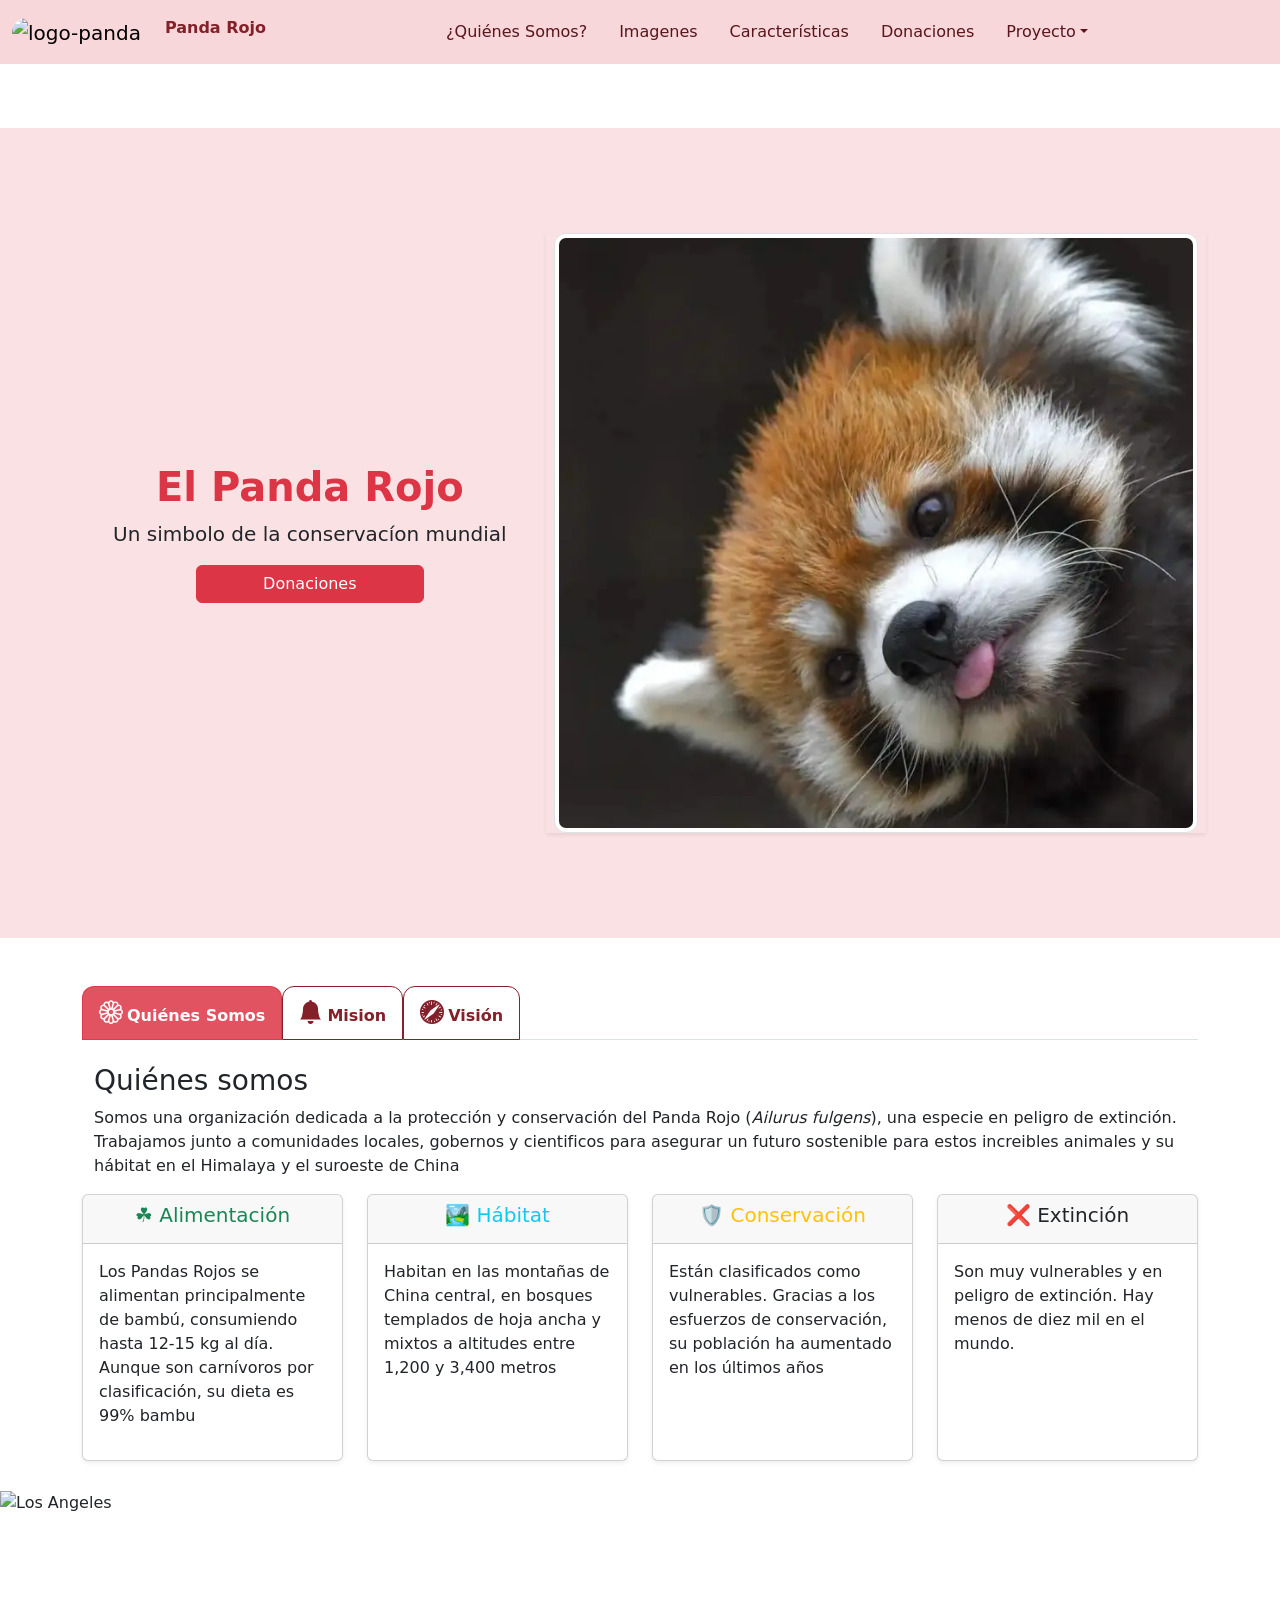
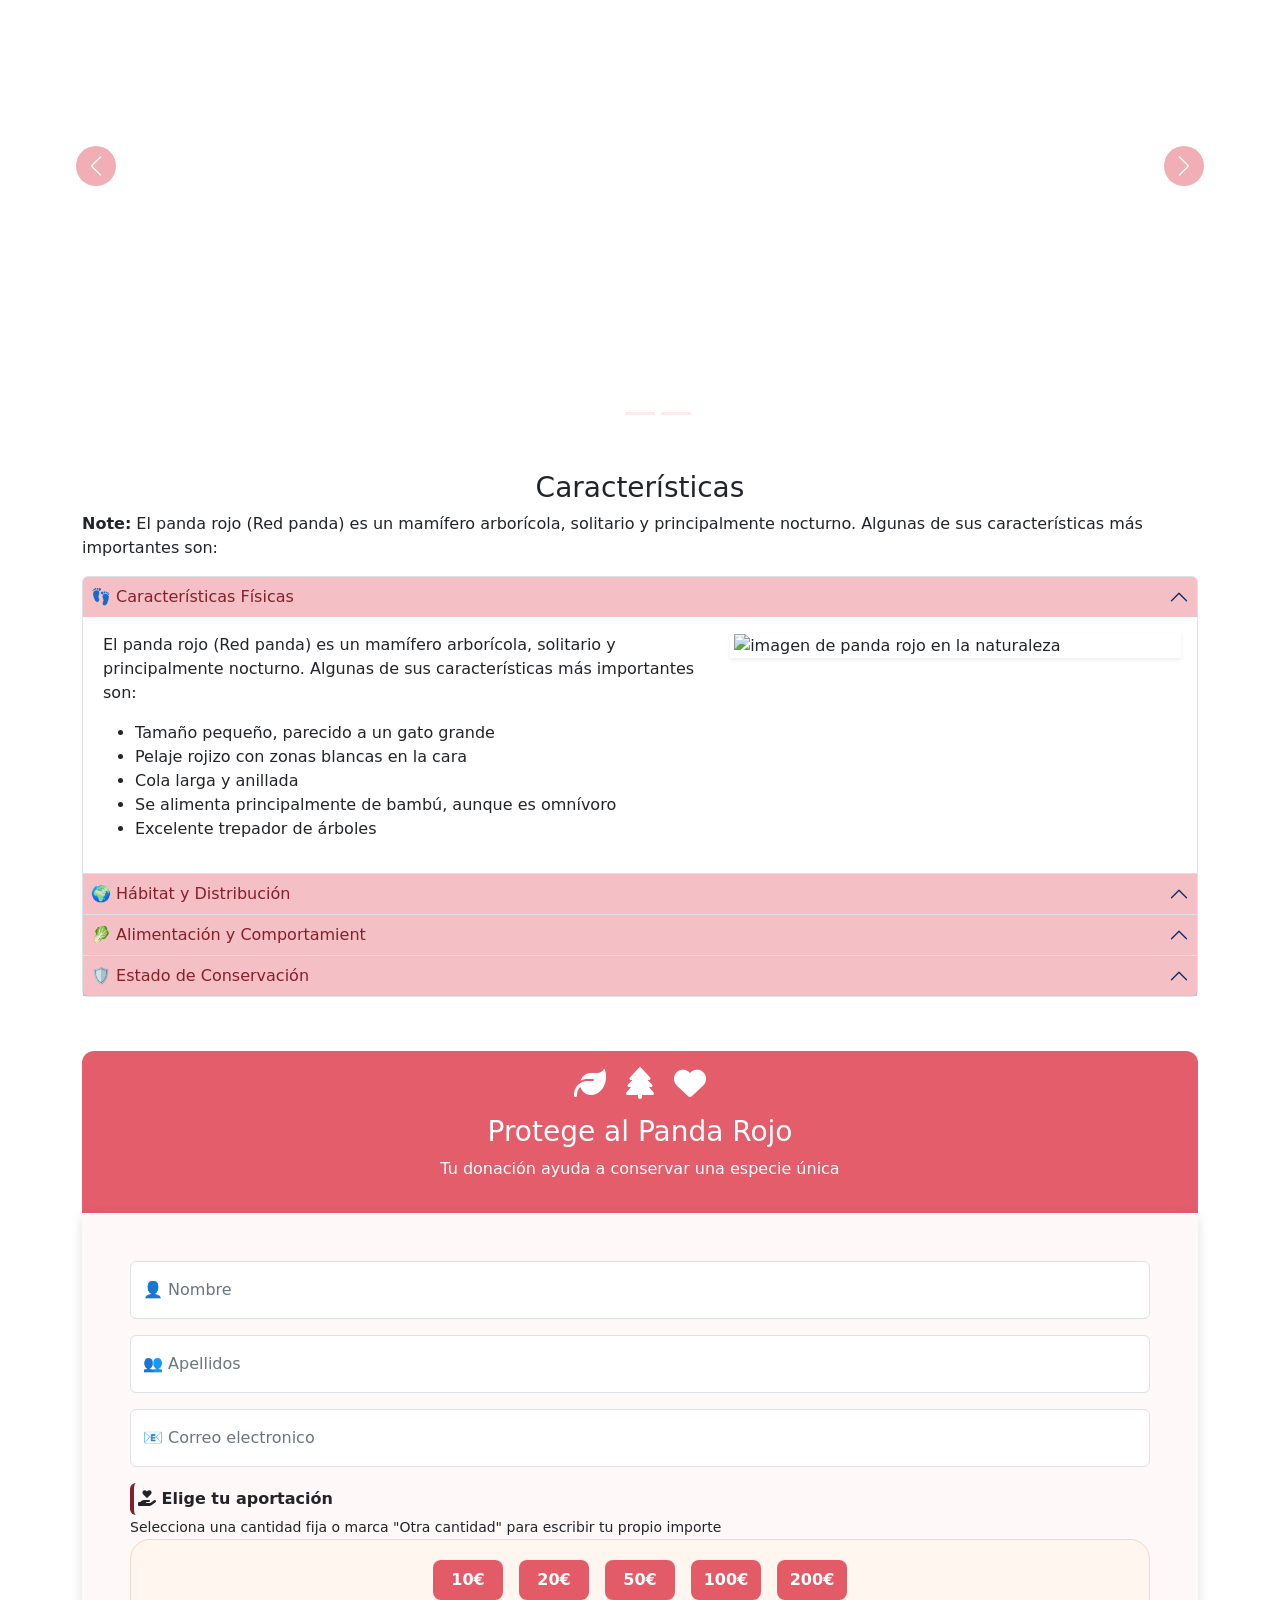
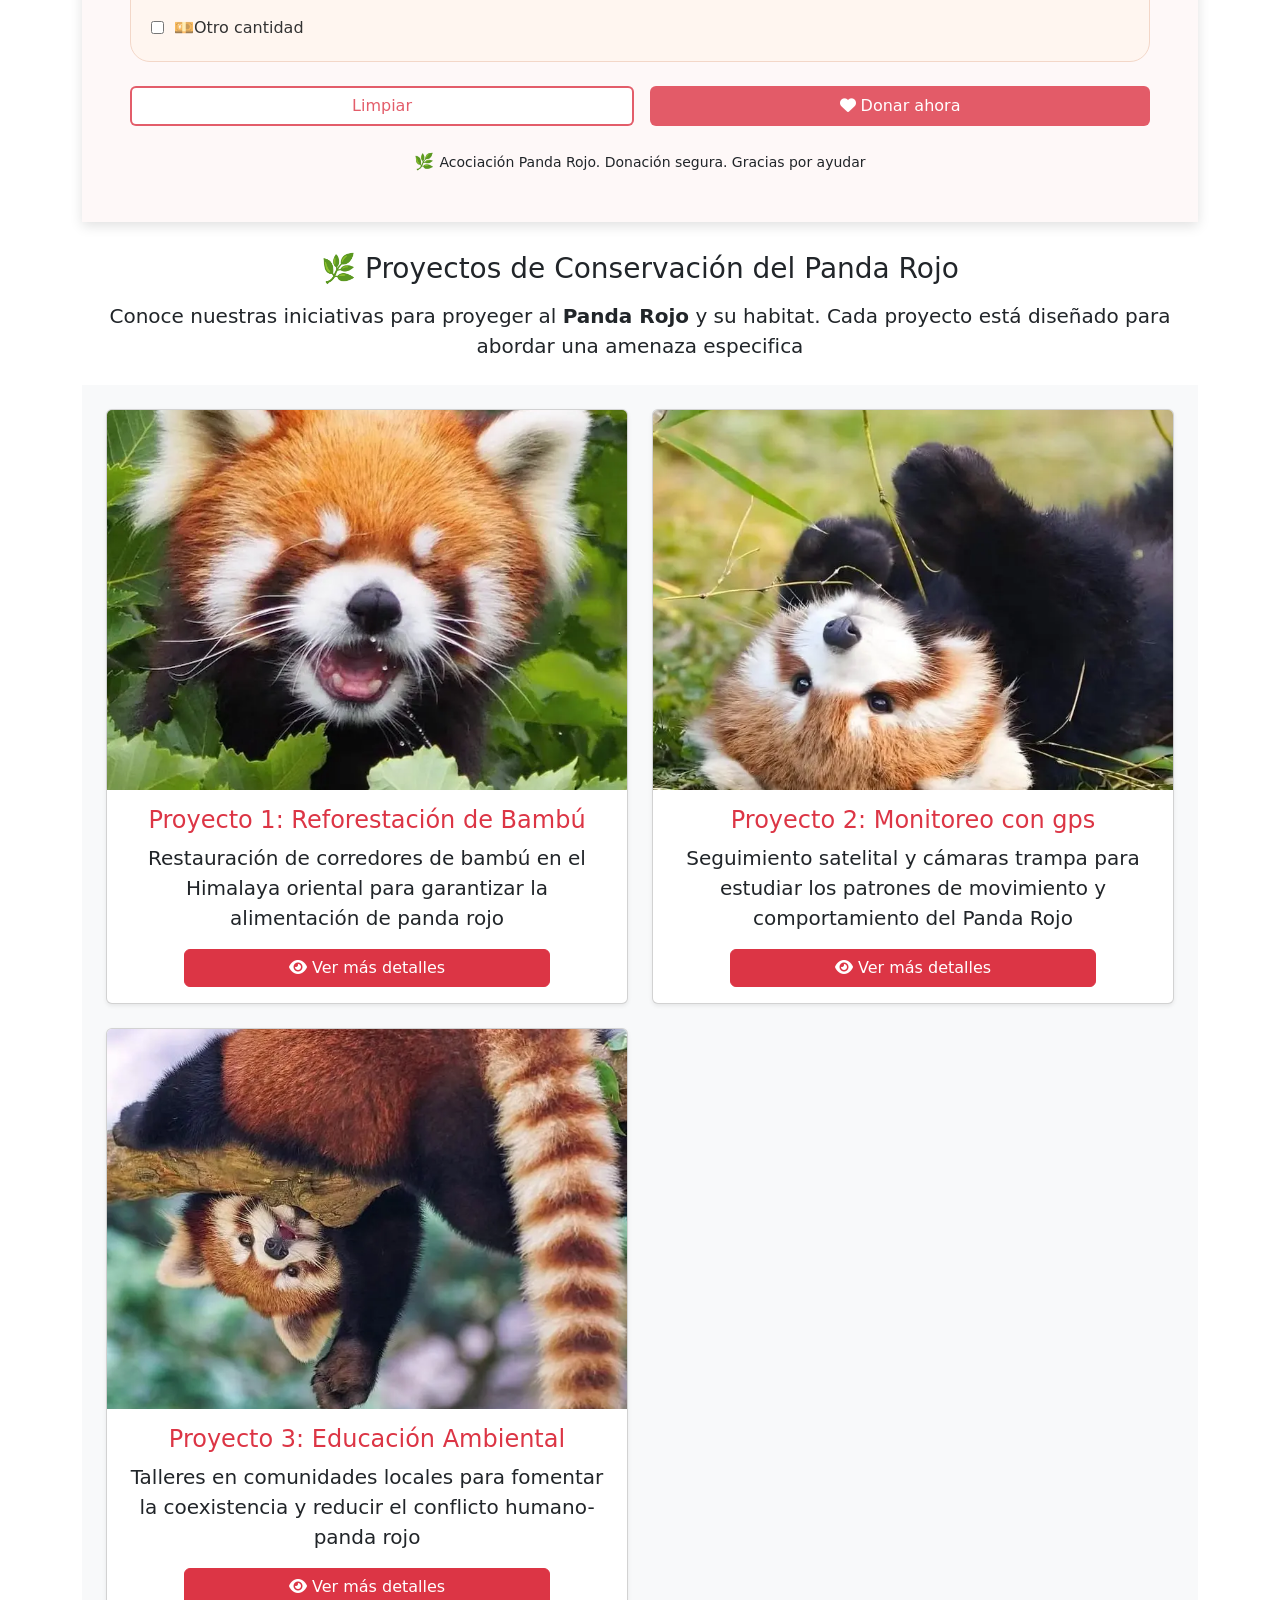
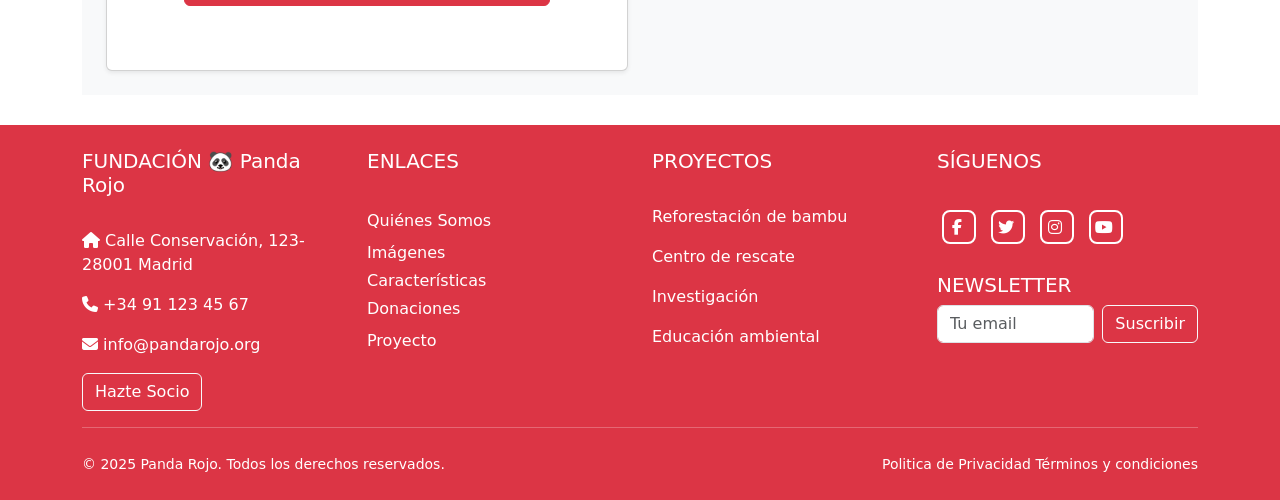
==== commit bb690aae: "cambio de index y css y crear pagina de error 404 sin acabar" ====
--- a/index.html
+++ b/index.html
@@ -86,14 +86,14 @@
    <section class="hero container-fluid my-5 py-2" id="">
     <div class="container">
       <div class="row g-3 d-flex justify-content-center text-center">
-      <div class="col-md-5 order-1 order-md-0 d-flex flex-column justify-content-center align-items-center">
+      <div class="col-12 col-md-5 order-1 order-md-0 d-flex flex-column justify-content-center align-items-center">
         <h1 class="text-danger fs-1 fw-bolder">El Panda Rojo</h1>
       <p class="lead">Un simbolo de la conservacíon mundial</p>
       <button class="btn btn-danger w-50" type="button"
       onclick="location.href='#donaciones'"
       aria-label="Si te gustaria puedes donar dinero para mantener la vida de Panda Rojo, por que desaparece de nuestra Tierra. Haz click en el botón">Donaciones</button>
       </div>
-      <div class="col-7 border-0 shadow-sm">
+      <div class="col-12 col-md-7 border-0 shadow-sm">
         <img class="img-hero img-fluid img-thumbnail w-100 card-img-top" src="./assets1/min-photo_hero.webp" alt="Imagen de Panda Rojo, primero plano"  fetchpriority="high">
       </div>
     </div>
@@ -387,7 +387,7 @@
         <small>Selecciona una cantidad fija o marca "Otra cantidad" para escribir tu propio importe</small>
       </div>
         <div class="donation-box">
-          <div class="rating-container d-flex justify-content-between">
+          <div class="rating-container flex-wrap d-flex justify-content-center gap-3">
           <div class="rating-option text-center">
               <input type="radio" id="rating-10" name="satifaccion" value="10" required>
               <label for="rating-10" class="text-white"> 10€ </label>
@@ -498,48 +498,12 @@
             </div>
          </div>
     </section>
-
-   
-
-<!-- SECTION Proyecto -->
- <!-- <section class="container mt-3" id="proyecto">
-    <h3 class="text-center">Proyecto</h3>
-    <p>Nuestro proyecto busca proteger al panda rojo mediante:</p>
-    <ul>
-        <li>Educación ambiental en escuelas</li>
-        <li>Difusión en redes sociales</li>
-        <li>Apoyo a organizaciones de conservación</li>
-        <li>Promoción de la protección de bosques donde vive</li>
-    </ul>
-    <div class="container my-4">
-        <div class="row g-3">
-      
-          <div class="col-12 col-md-4">
-            <div class="accordion border-0 shadow-sm h-100">
-              <img src="https://images.openai.com/static-rsc-4/mtCIJvcgPmK2GlKZK79skf7RNYr8XptU6_F0ojL4N2ZRm_uAJrPQIP5dV6OwMXK8FbUtgxIeU614_fKIOmBM6UOgs_jwmCSKY8Hzu-_VF252P2keeGMYtZczeQ4hyWedTonTHW3xEBo53pMOyZ-8dv0JZC1gBfqmPPQkqZwAnZ_hKvI1oPZKAg4fuUqLlmZn?purpose=inline" class="accordion-img-top img-fluid gallery-img" alt=""loading="lazy">
-            </div>
-          </div>
-      
-          <div class="col-12 col-md-4">
-            <div class="accordion border-0 shadow-sm h-100">
-              <img src="https://images.openai.com/static-rsc-4/SrDU2ofCy50EfNgbAlBOojnCjr74mwbfTMAJ96kmQjitMR-dPmWZG0wqlQs8pdtSG31t3y3MhvJVfGAOJupuz2l5XwneBqQXa_0gEag-vwYVxENmtddFJfogdyT07HC-qZAbnA1GlndqSj6EKbKaAMETwgJ8iXC4DPkdM9Gok-vDp1dWcnbVzQCVUqe_LEBp?purpose=fullsize" class="accordion-img-top img-fluid gallery-img" alt=""loading="lazy">
-            </div>
-          </div>
-      
-          <div class="col-12 col-md-4">
-            <div class="accordion border-0 shadow-sm h-100">
-              <img src="https://images.openai.com/static-rsc-4/CXbFe71CMNGHpM8ZjLOSV-kN5FiRusZZSt5t_aMhZL24_fVXu29-W9h_4drjraFnbS7aC9MRCcfco04vNabYOV9x9F80Vci1wHyAJVg6y0xyXLFVmIQr7czLayivjeQUrs7lNJf0aASct0ncNQ6IxPEVIALQsVAN5_PGHx_wIhvOhiZbSmBph0XNDX8NNZwm?purpose=inline" class="accordion-img-top img-fluid gallery-img" alt=""loading="lazy">
-            </div>
-          </div>
-        </div>
-      </div>
- </section> -->
   </main>
   <!-- SECTION FOOTER -->
   <footer class="bg-danger py-4 mt-auto">
     <div class="container">
-      <div class="container-fluid d-flex justify-content-between gap-3">
-        <div class="footer-data">
+      <div class="row g-4">
+        <div class="footer-data col-12 col-md-6 col-lg-3">
          <h5 class="text-white">FUNDACIÓN 🐼 Panda Rojo</h5>
          <br>
          <p class="footer-text text-white"> <i class="fas fa-home" style="color: white;"></i> Calle Conservación, 123-28001 Madrid</p>
@@ -547,7 +511,7 @@
          <p class="footer-text text-white"> <i class="fas fa-envelope" style="color: white;"></i> info@pandarojo.org</p>
          <button class="btn btn-outline-light text-white hazte-socio">Hazte Socio</button>
         </div>
-        <div class="footer-enlaces d-flex flex-column">
+        <div class="footer-enlaces col-12 col-md-6 col-lg-3 d-flex flex-column">
            <h5 class="text-white">ENLACES</h5>
            <br>
            <a href="#about" class="text-decoration-none text-white py-1">Quiénes Somos</a>
@@ -555,9 +519,8 @@
             <a href="#caracteristicas" class="text-decoration-none text-white">Características</a>
             <a href="#donaciones" class="text-decoration-none text-white py-1">Donaciones</a>
             <a href="#proyecto" class="text-decoration-none text-white py-1">Proyecto</a>
-
-        </div>
-        <div class="footer-proectos d-flex flex-column">
+        </div>
+        <div class="footer-proectos col-12 col-md-6 col-lg-3">
           <h5 class="text-white">PROYECTOS</h5>
           <br>
           <p class="footer-text text-white">Reforestación de bambu</p>
@@ -565,7 +528,7 @@
           <p class="footer-text text-white">Investigación</p>
           <p class="footer-text text-white">Educación ambiental</p>
         </div>
-        <div class="footer-redes d-flex flex-column">
+        <div class="footer-redes col-12 col-md-6 col-lg-3">
           <h5 class="text-white">SÍGUENOS</h5>
           <br>
           <div class="footer-social-icon"> 
@@ -590,11 +553,11 @@
 
       </div>
       <hr class="text-white p-1">
-        <div class="d-flex justify-content-between">
-          <div>
+        <div class="row text-center text-md-start align-items-center">
+          <div class="col-12 col-md-6 mb-2 mb-md-0">
              <small class="text-white">&copy; 2025 Panda Rojo. Todos los derechos reservados.</small>
           </div>
-          <div>
+          <div class="col-12 col-md-6 text-md-end">
              <small class="text-white">Politica de Privacidad   Términos y condiciones</small>
           </div>
 
--- a/css/style.css
+++ b/css/style.css
@@ -82,11 +82,11 @@
     align-items: center;
 }
 
-.img-hero {
-   object-fit: cover;
-    width: 180px;
-    height: 600px;
-    border-radius: 12px;
+.img-hero{
+    width:100%;
+    height:600px;
+    object-fit:cover;
+    border-radius:12px;
 }
 
 .carousel-control-prev-icon,
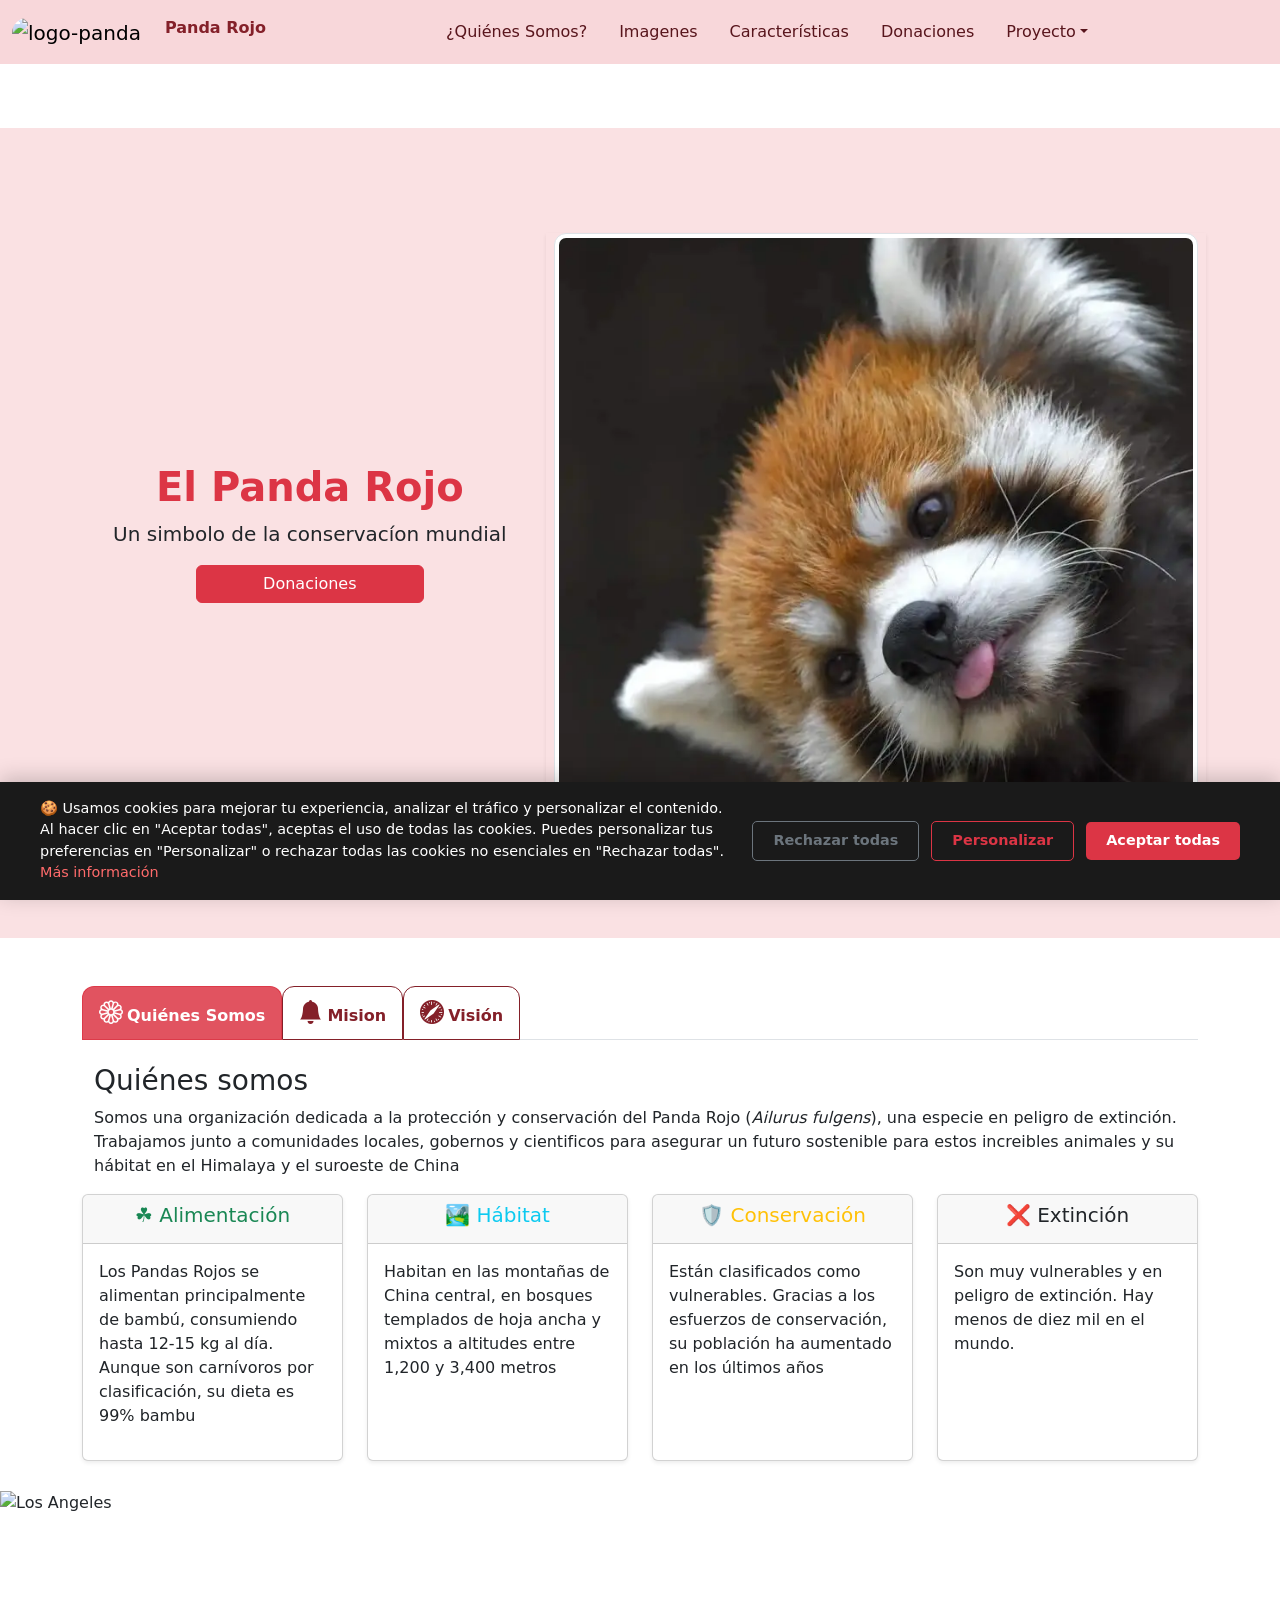
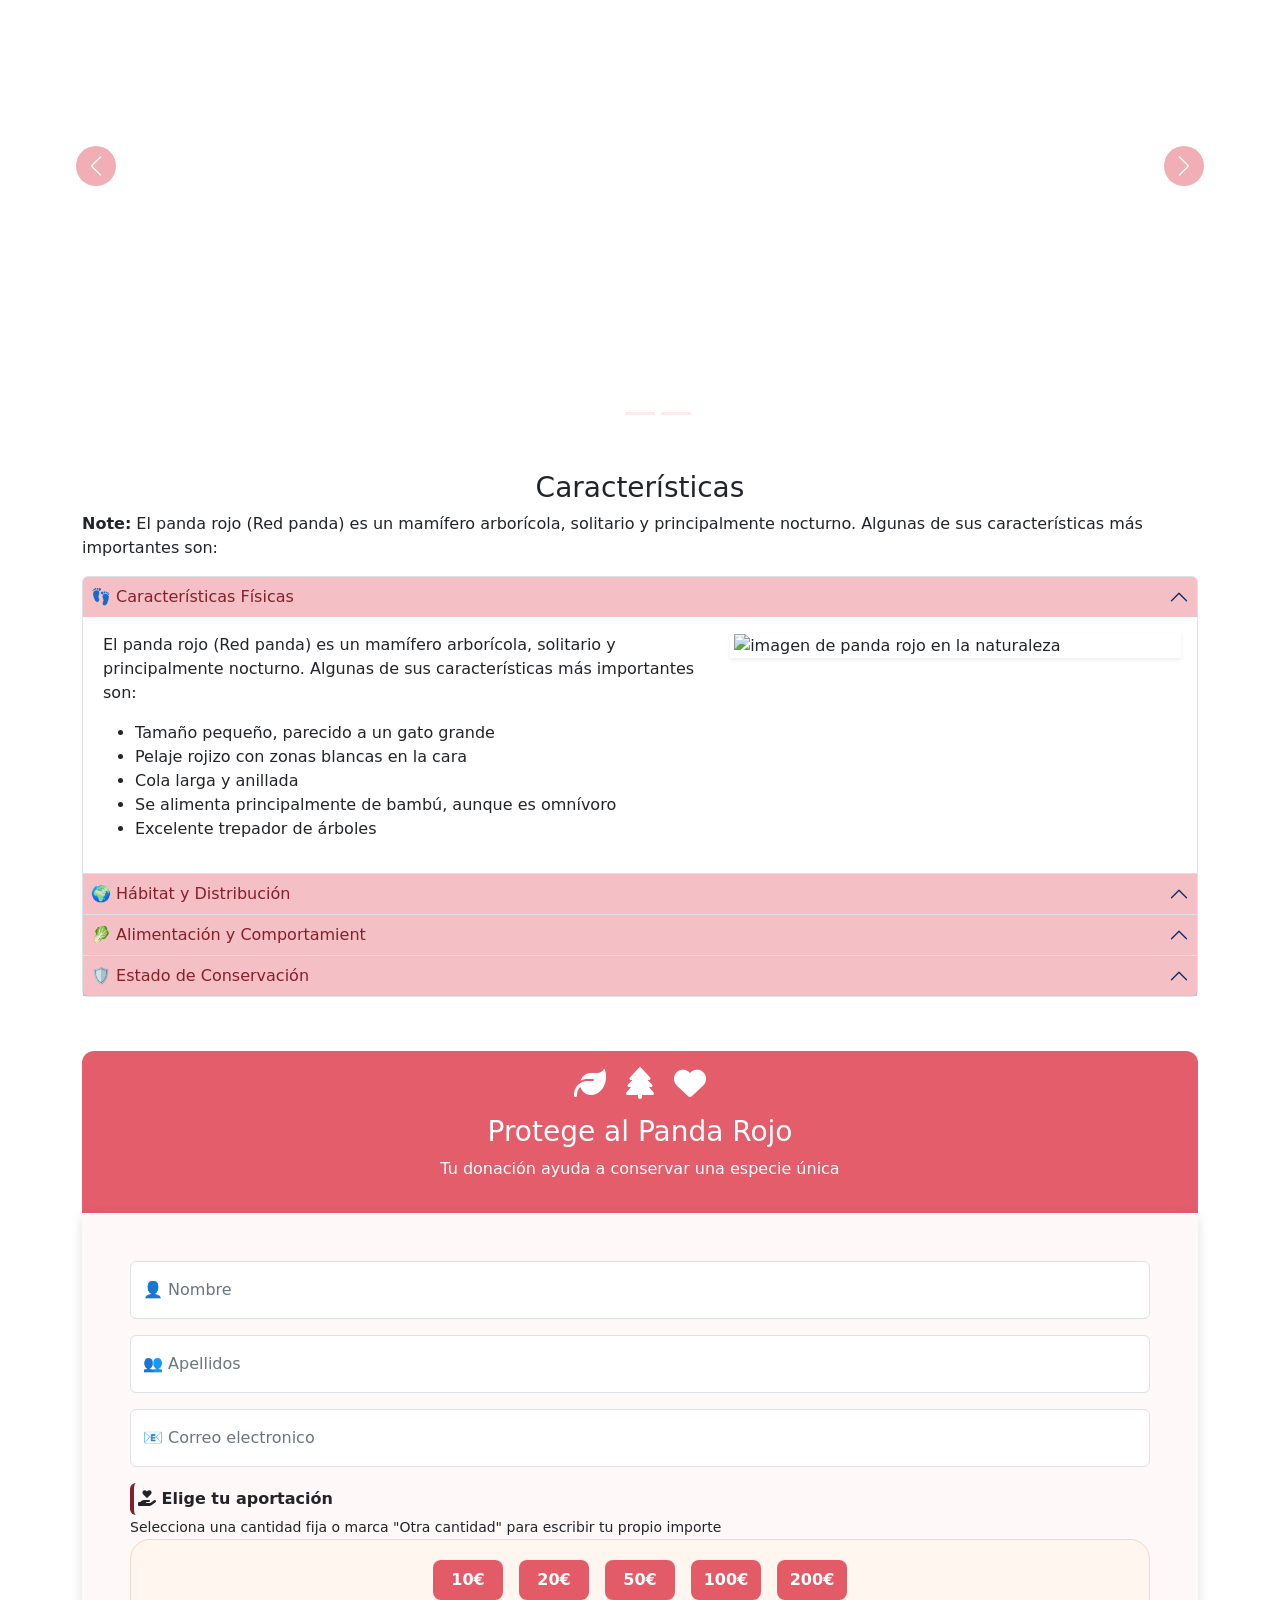
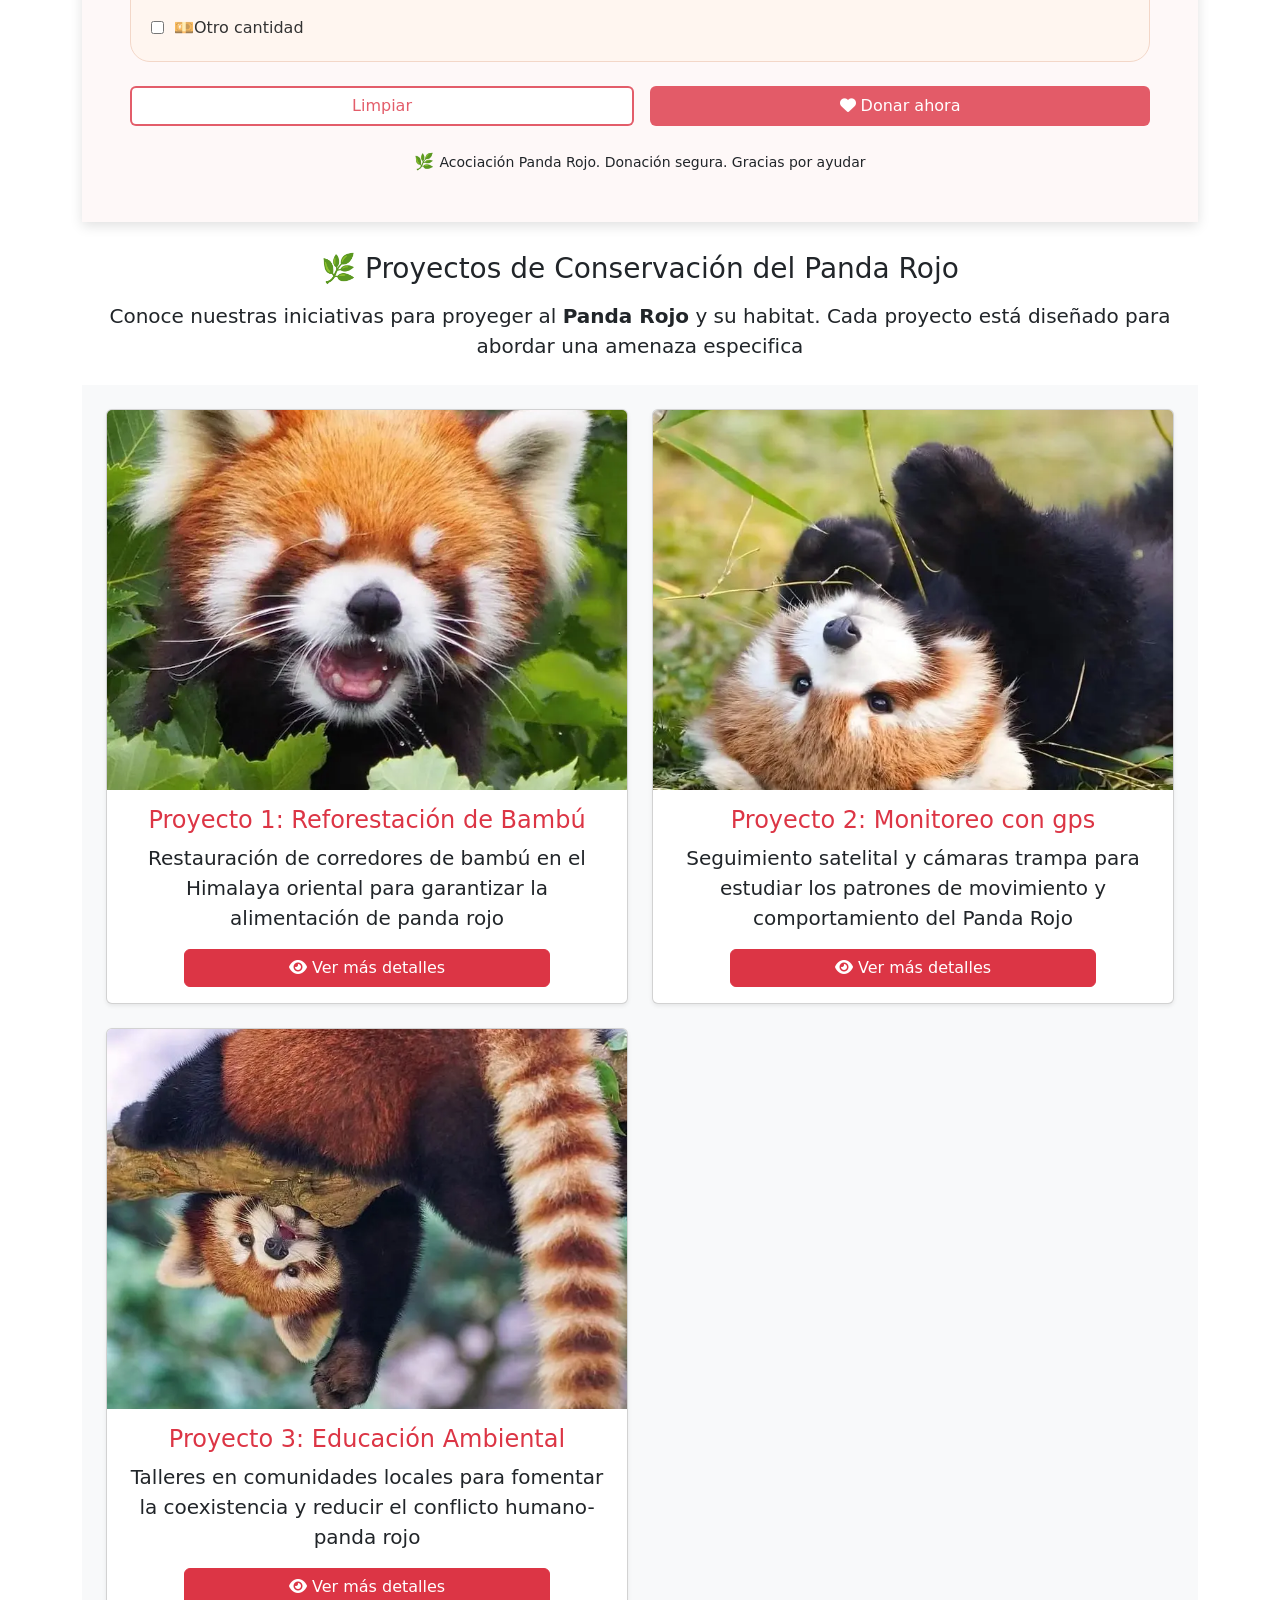
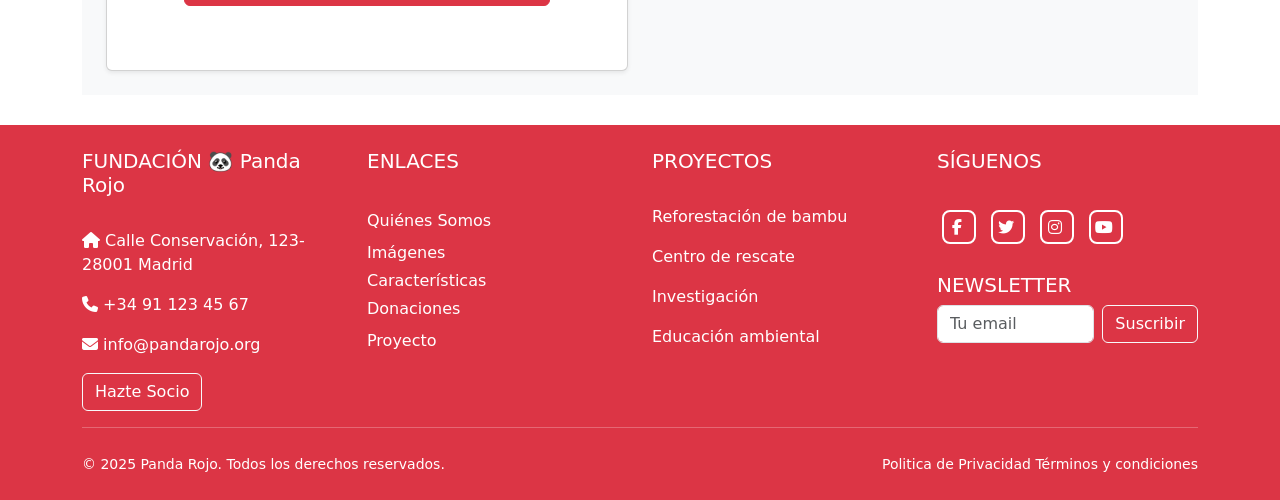
==== commit d7d19e37: "roobo roobot.txt y sitemap añadido" ====
--- a/index.html
+++ b/index.html
@@ -28,6 +28,9 @@
   <!-- MI ESTILO CSS PERSONAL -->
      <link rel="stylesheet" href="./css/style.css" />
 
+     <!-- ESTILOS COOKIES -->
+      <link rel="stylesheet" href="./components/cookies/styles_cookies_panda.css">
+
      <!-- BOOTSTRAP LIBRERIA JS hay que añadir defer -->
         <script defer
       src="https://cdn.jsdelivr.net/npm/bootstrap@5.3.8/dist/js/bootstrap.bundle.min.js"
@@ -35,6 +38,10 @@
 
     <!-- MI SCRIPT.JS PERSONAL -->
      <script defer src="./java script/script.js" ></script>
+
+     <!-- SCRIPT COOKIES -->
+      <script src="./components/cookies/script_boton_flotante_preferencias.js" defer></script>
+      <script src="./components/cookies/script_cookies_panda.js" defer></script>
   </head>
 <body class="d-flex flex-column min-vh-100"> 
   <header>
@@ -566,6 +573,9 @@
        
     </div>
 </footer>
+<!-- CONTENEDOR DE COKIES -->
+ <div id="contenedor-cookies"></div>
+<!-- BOTON SUBIR -->
 <a href="#" class="scroll-to-top" id="scrollTopBtn">
         <i class="fas fa-arrow-up"></i>
     </a>
--- a/components/cookies/styles_cookies_panda.css
+++ b/components/cookies/styles_cookies_panda.css
@@ -0,0 +1,276 @@
+/* ===== COOKIE BANNER STYLES ===== */
+.cookie-banner {
+    position: fixed;
+    bottom: 0;
+    left: 0;
+    right: 0;
+    background: #1a1a1a;
+    color: white;
+    padding: 1rem;
+    z-index: 9999;
+    transform: translateY(100%);
+    transition: transform 0.3s ease;
+    box-shadow: 0 -4px 20px rgba(0, 0, 0, 0.2);
+}
+
+.cookie-banner.show {
+    transform: translateY(0);
+}
+
+.cookie-content {
+    max-width: 1200px;
+    margin: 0 auto;
+    display: flex;
+    align-items: center;
+    justify-content: space-between;
+    gap: 1rem;
+    flex-wrap: wrap;
+}
+
+.cookie-text {
+    flex: 1;
+    font-size: 0.9rem;
+    line-height: 1.5;
+}
+
+.cookie-text a {
+    color: #ff6b6b;
+    text-decoration: none;
+}
+
+.cookie-text a:hover {
+    text-decoration: underline;
+}
+
+.cookie-buttons {
+    display: flex;
+    gap: 0.75rem;
+    flex-wrap: wrap;
+    align-items: center;
+}
+
+.cookie-btn {
+    padding: 0.5rem 1.25rem;
+    border: none;
+    border-radius: 5px;
+    cursor: pointer;
+    font-weight: 600;
+    transition: all 0.2s ease;
+    font-size: 0.9rem;
+    white-space: nowrap;
+}
+
+/* 🆕 Botón Rechazar */
+.cookie-btn-reject {
+    background: transparent;
+    border: 1px solid #6c757d;
+    color: #6c757d;
+}
+
+.cookie-btn-reject:hover {
+    background: #6c757d;
+    color: white;
+    transform: translateY(-2px);
+}
+
+/* Botón Personalizar */
+.cookie-btn-customize {
+    background: transparent;
+    border: 1px solid #dc3545;
+    color: #dc3545;
+}
+
+.cookie-btn-customize:hover {
+    background: #dc3545;
+    color: white;
+    transform: translateY(-2px);
+}
+
+/* Botón Aceptar */
+.cookie-btn-accept {
+    background: #dc3545;
+    color: white;
+}
+
+.cookie-btn-accept:hover {
+    background: #a71d2e;
+    transform: translateY(-2px);
+}
+
+/* ===== MODAL DE PREFERENCIAS ===== */
+.cookie-modal {
+    display: none;
+    position: fixed;
+    top: 0;
+    left: 0;
+    width: 100%;
+    height: 100%;
+    background: rgba(0, 0, 0, 0.8);
+    z-index: 10000;
+    align-items: center;
+    justify-content: center;
+}
+
+.cookie-modal.show {
+    display: flex;
+}
+
+.cookie-modal-content {
+    background: white;
+    color: #333;
+    max-width: 500px;
+    width: 100%;
+    border-radius: 12px;
+    padding: 2rem;
+    position: relative;
+    animation: slideIn 0.3s ease;
+    max-height: 90vh;
+    overflow-y: auto;
+}
+
+.cookie-option {
+    margin: 1rem 0;
+    padding: 1rem;
+    border: 1px solid #ddd;
+    border-radius: 8px;
+    cursor: pointer;
+    transition: all 0.2s ease;
+}
+
+.cookie-option:hover {
+    background: #f5f5f5;
+}
+
+.cookie-option.disabled {
+    background: #f0f0f0;
+    cursor: not-allowed;
+    opacity: 0.7;
+}
+
+.cookie-option label {
+    display: flex;
+    align-items: center;
+    justify-content: space-between;
+    cursor: pointer;
+}
+
+.cookie-option.disabled label {
+    cursor: not-allowed;
+}
+
+.cookie-option input[type="checkbox"] {
+    width: 20px;
+    height: 20px;
+    cursor: pointer;
+}
+
+.cookie-option.disabled input[type="checkbox"] {
+    cursor: not-allowed;
+}
+
+.cookie-option small {
+    display: block;
+    margin-top: 0.5rem;
+    color: #666;
+    font-size: 0.8rem;
+}
+
+.modal-buttons {
+    display: flex;
+    gap: 0.75rem;
+    margin-top: 1.5rem;
+    flex-wrap: wrap;
+    justify-content: center;
+}
+
+.modal-buttons .cookie-btn {
+    flex: 1;
+    min-width: 140px;
+    text-align: center;
+}
+
+/* ===== RESPONSIVE ===== */
+@media (max-width: 768px) {
+    .cookie-content {
+        flex-direction: column;
+        text-align: center;
+    }
+    
+    .cookie-buttons {
+        justify-content: center;
+        width: 100%;
+    }
+    
+    .cookie-btn {
+        flex: 1;
+        min-width: 100px;
+        font-size: 0.8rem;
+        padding: 0.4rem 0.8rem;
+    }
+    
+    .cookie-modal-content {
+        margin: 1rem;
+        padding: 1.5rem;
+    }
+    
+    .modal-buttons {
+        flex-direction: column;
+    }
+    
+    .modal-buttons .cookie-btn {
+        min-width: unset;
+        width: 100%;
+    }
+}
+
+@media (max-width: 480px) {
+    .cookie-buttons {
+        flex-direction: column;
+        width: 100%;
+    }
+    
+    .cookie-btn {
+        width: 100%;
+        padding: 0.5rem;
+    }
+}
+
+/* ===== ANIMACIONES ===== */
+@keyframes slideIn {
+    from {
+        transform: translateY(-50px);
+        opacity: 0;
+    }
+    to {
+        transform: translateY(0);
+        opacity: 1;
+    }
+}
+
+@keyframes slideInRight {
+    from {
+        transform: translateX(100px);
+        opacity: 0;
+    }
+    to {
+        transform: translateX(0);
+        opacity: 1;
+    }
+}
+
+@keyframes fadeIn {
+    from {
+        opacity: 0;
+    }
+    to {
+        opacity: 1;
+    }
+}
+
+.cookie-policy-modal {
+    animation: fadeIn 0.3s ease;
+}
+
+.cookie-policy-content {
+    animation: slideIn 0.3s ease;
+}
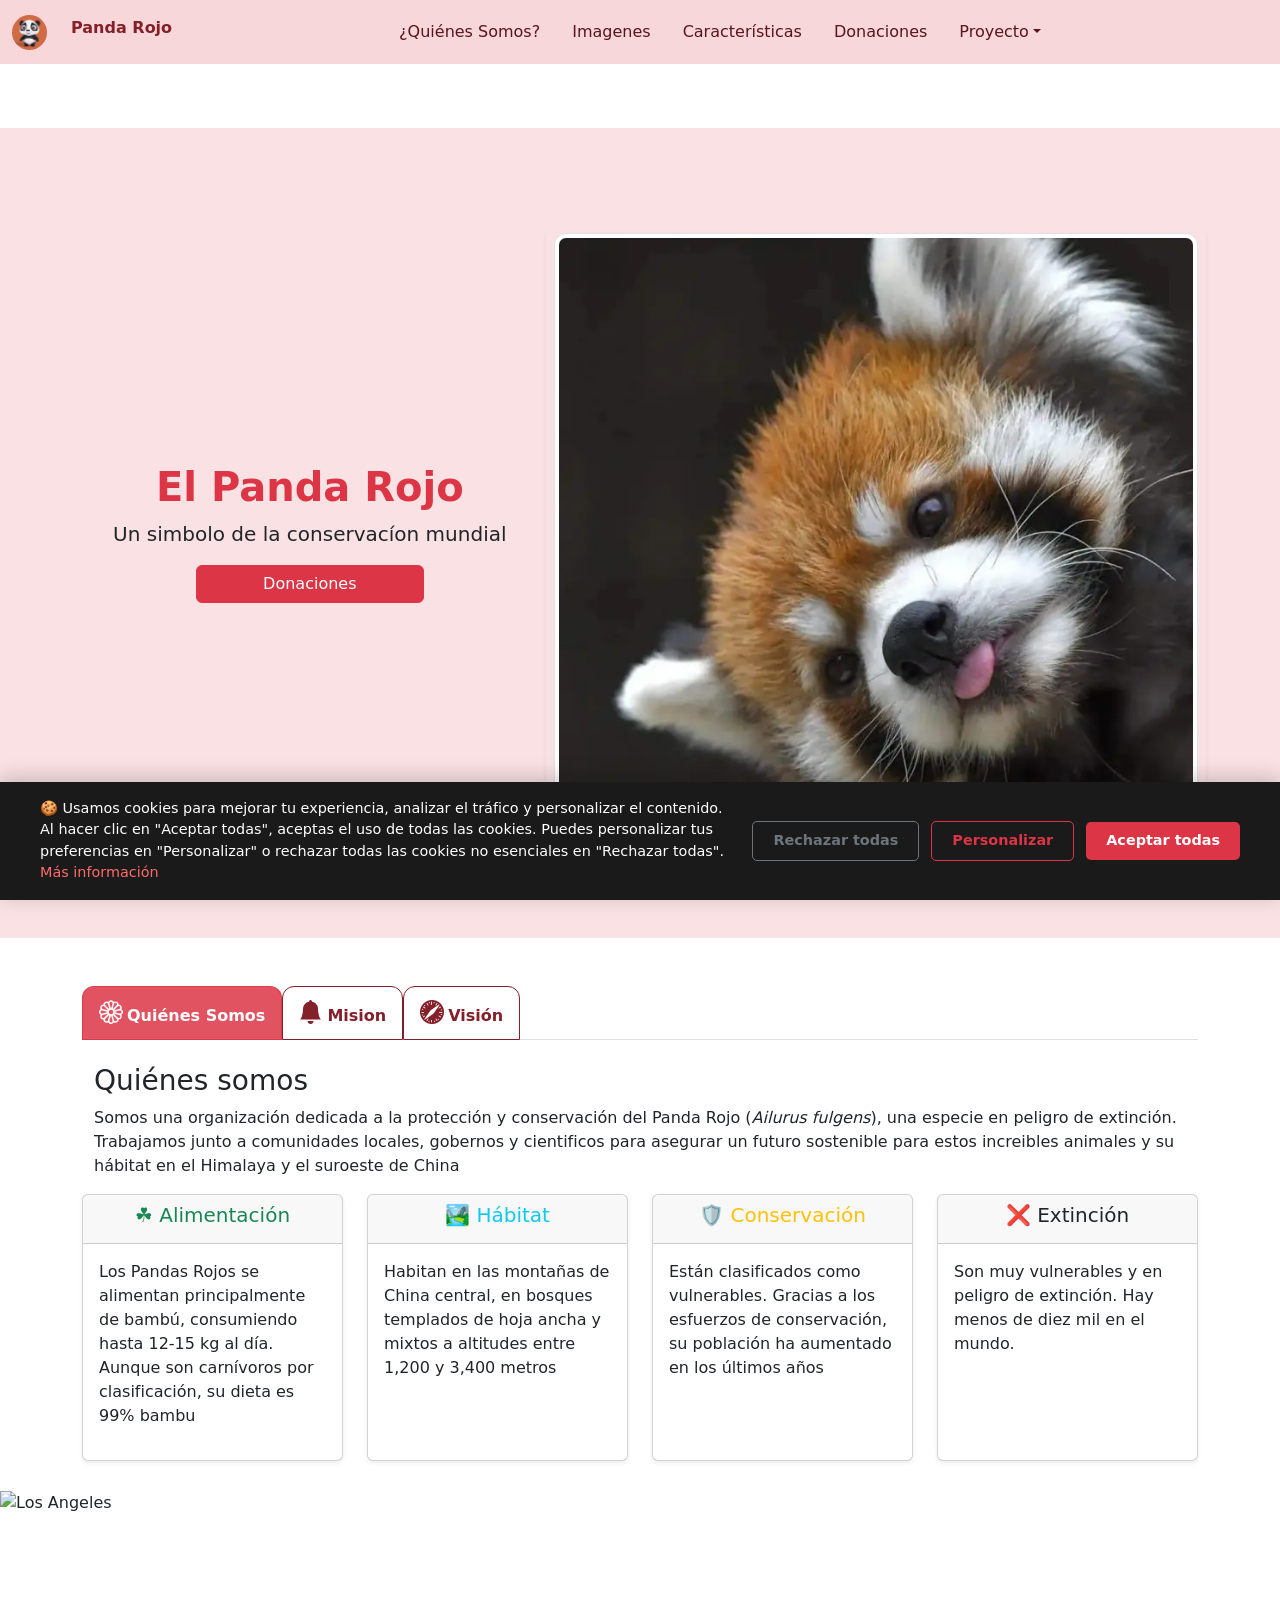
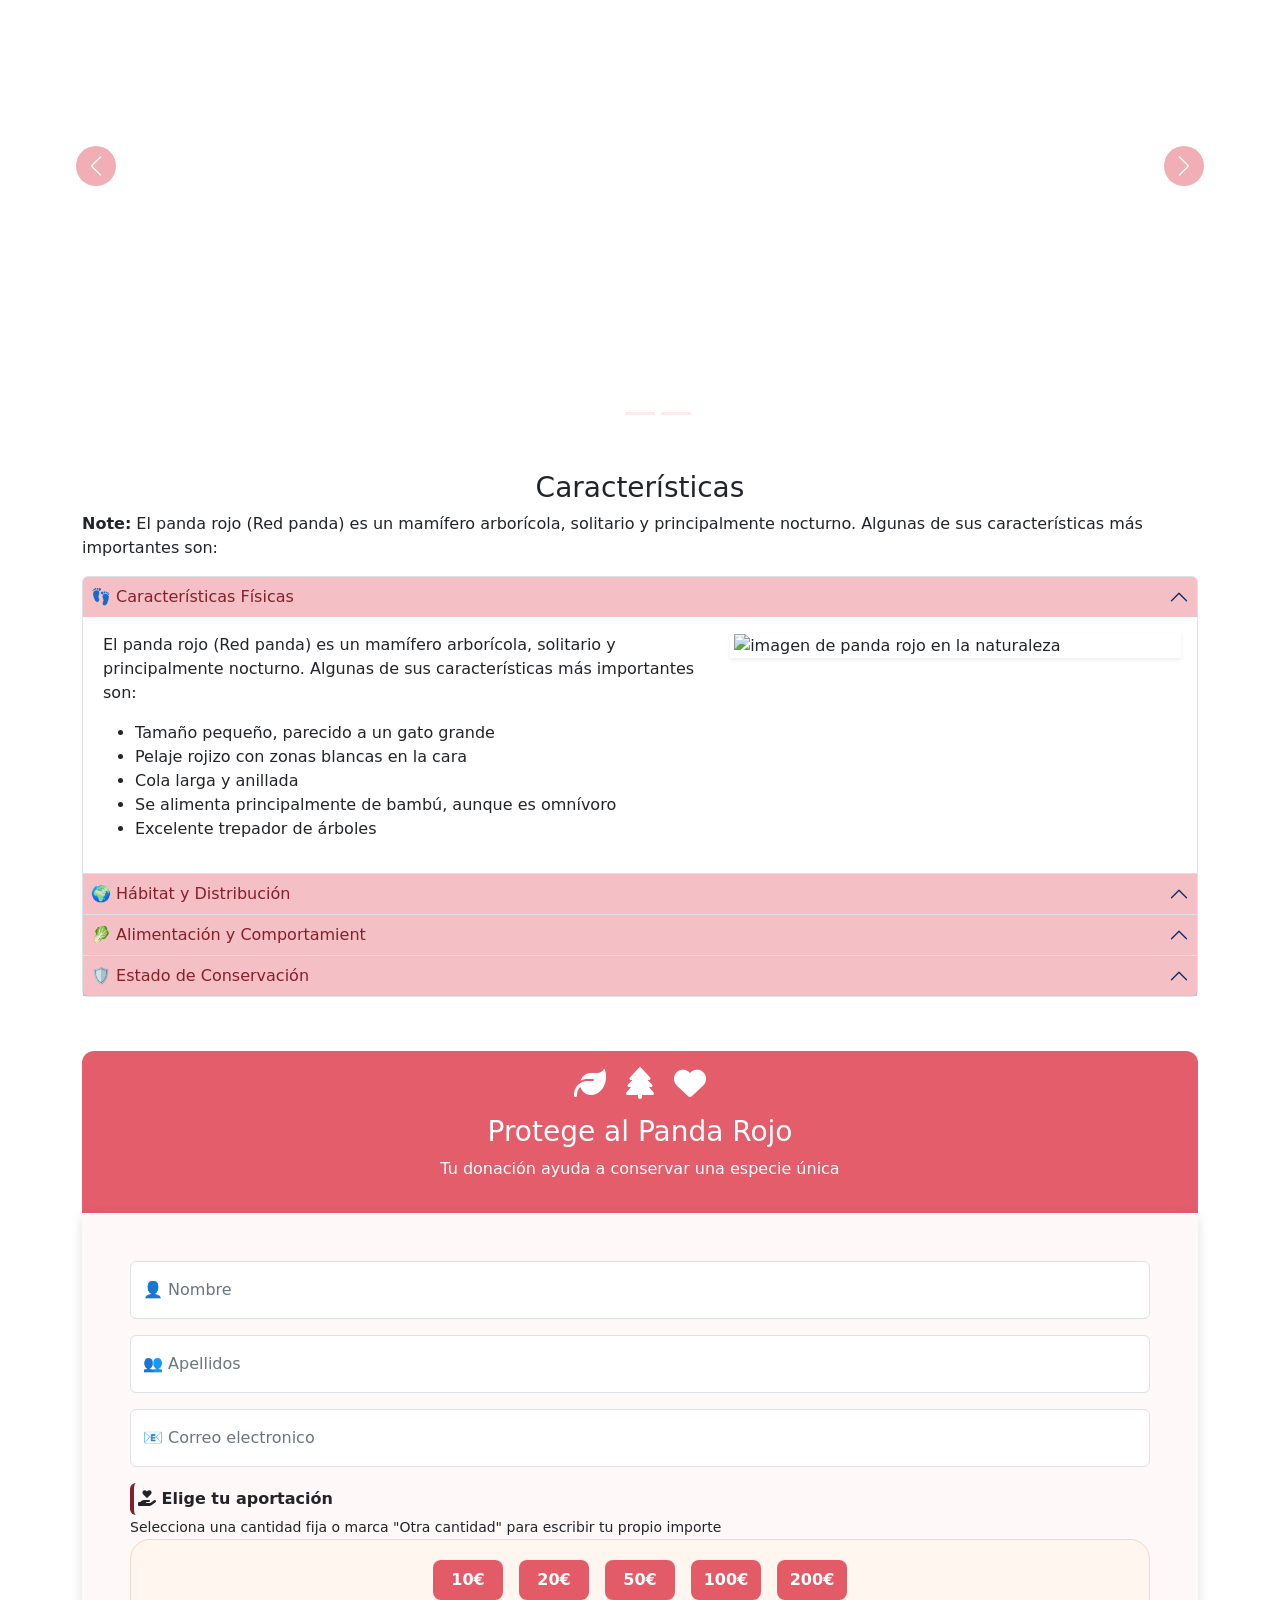
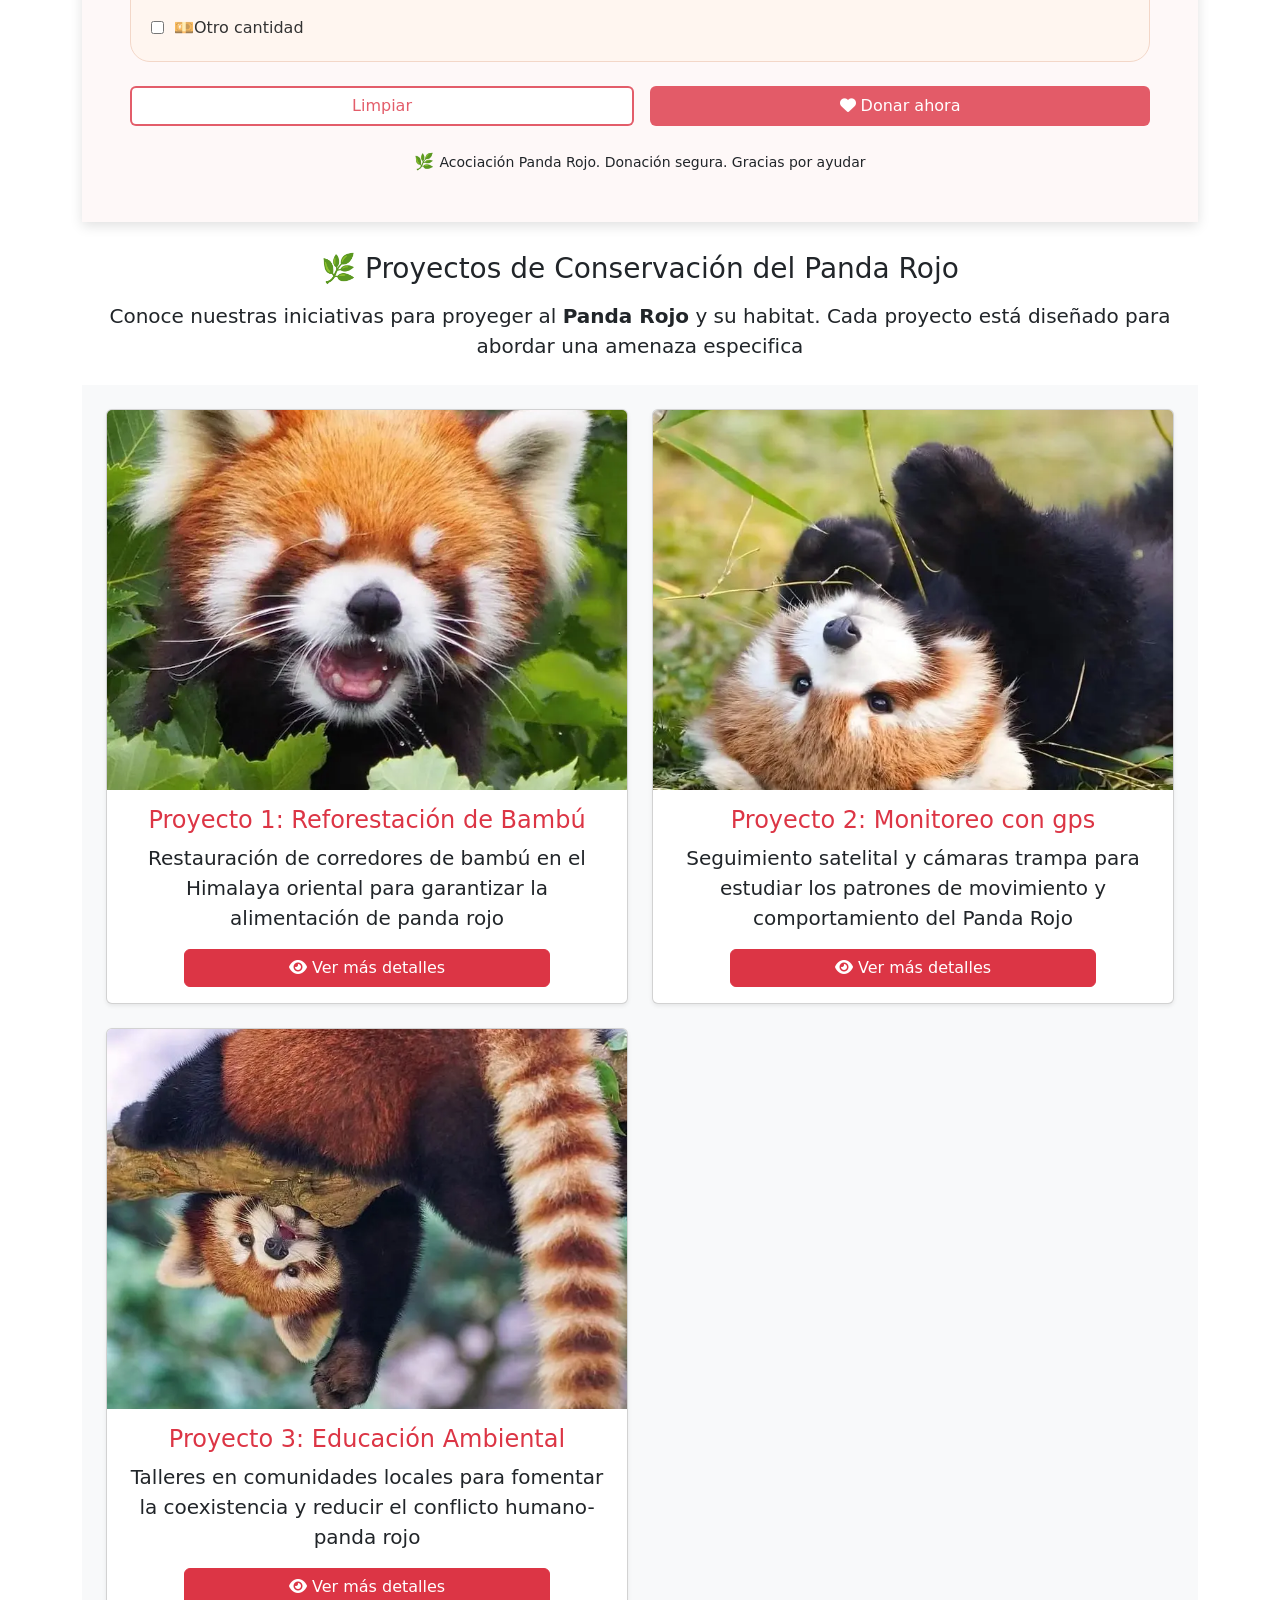
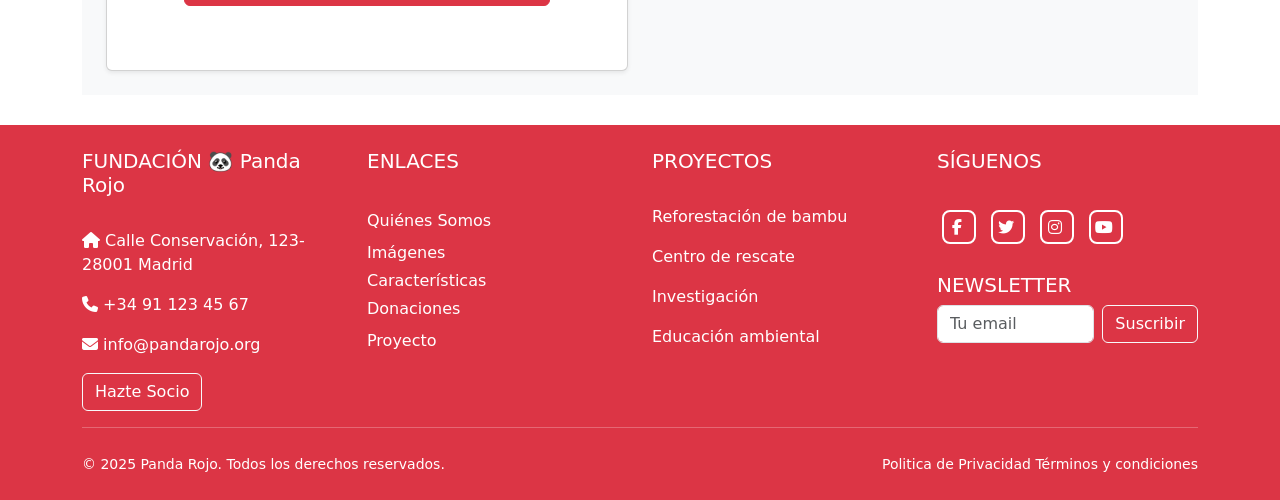
==== commit af014a84: "icon para cookies" ====
--- a/index.html
+++ b/index.html
@@ -49,7 +49,7 @@
     <div class="container-fluid">
         <div class="d-flex align-items-center gap-2">
              <div>
-            <a class="navbar-brand" href="#"><img class="logo-img" src="https://plus.unsplash.com/premium_photo-1722696650718-65e6a7692402?q=80&w=1071&auto=format&fit=crop&ixlib=rb-4.1.0&ixid=M3wxMjA3fDB8MHxwaG90by1wYWdlfHx8fGVufDB8fHx8fA%3D%3D" width="35px" height="35px" alt="logo-panda"></a>
+            <a class="navbar-brand" href="#"><img class="logo-img" src="./assets/premium_photo-1722696650718-65e6a7692402.avif" width="35px" height="35px" alt="logo-panda"></a>
         </div>
         <div>
             <p class="me-auto pt-2 fw-bold text-logo">Panda Rojo</p>
